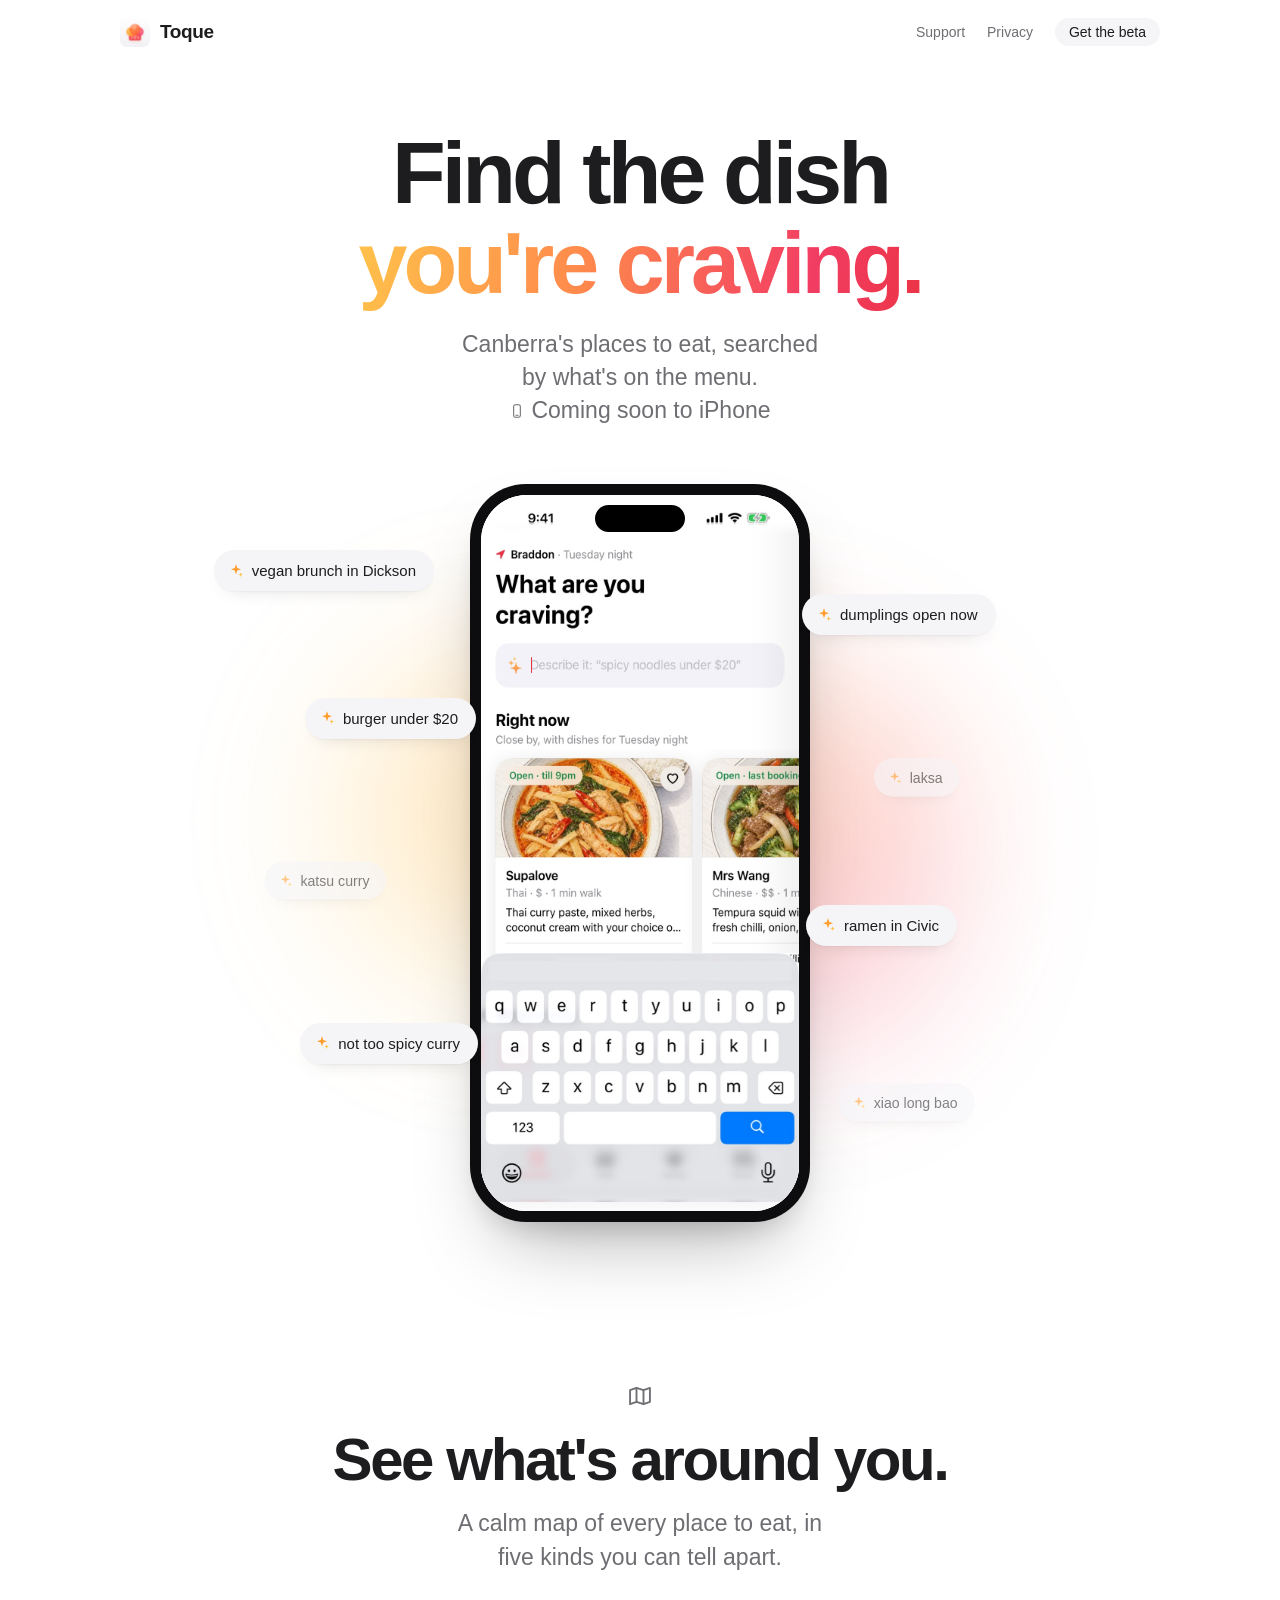
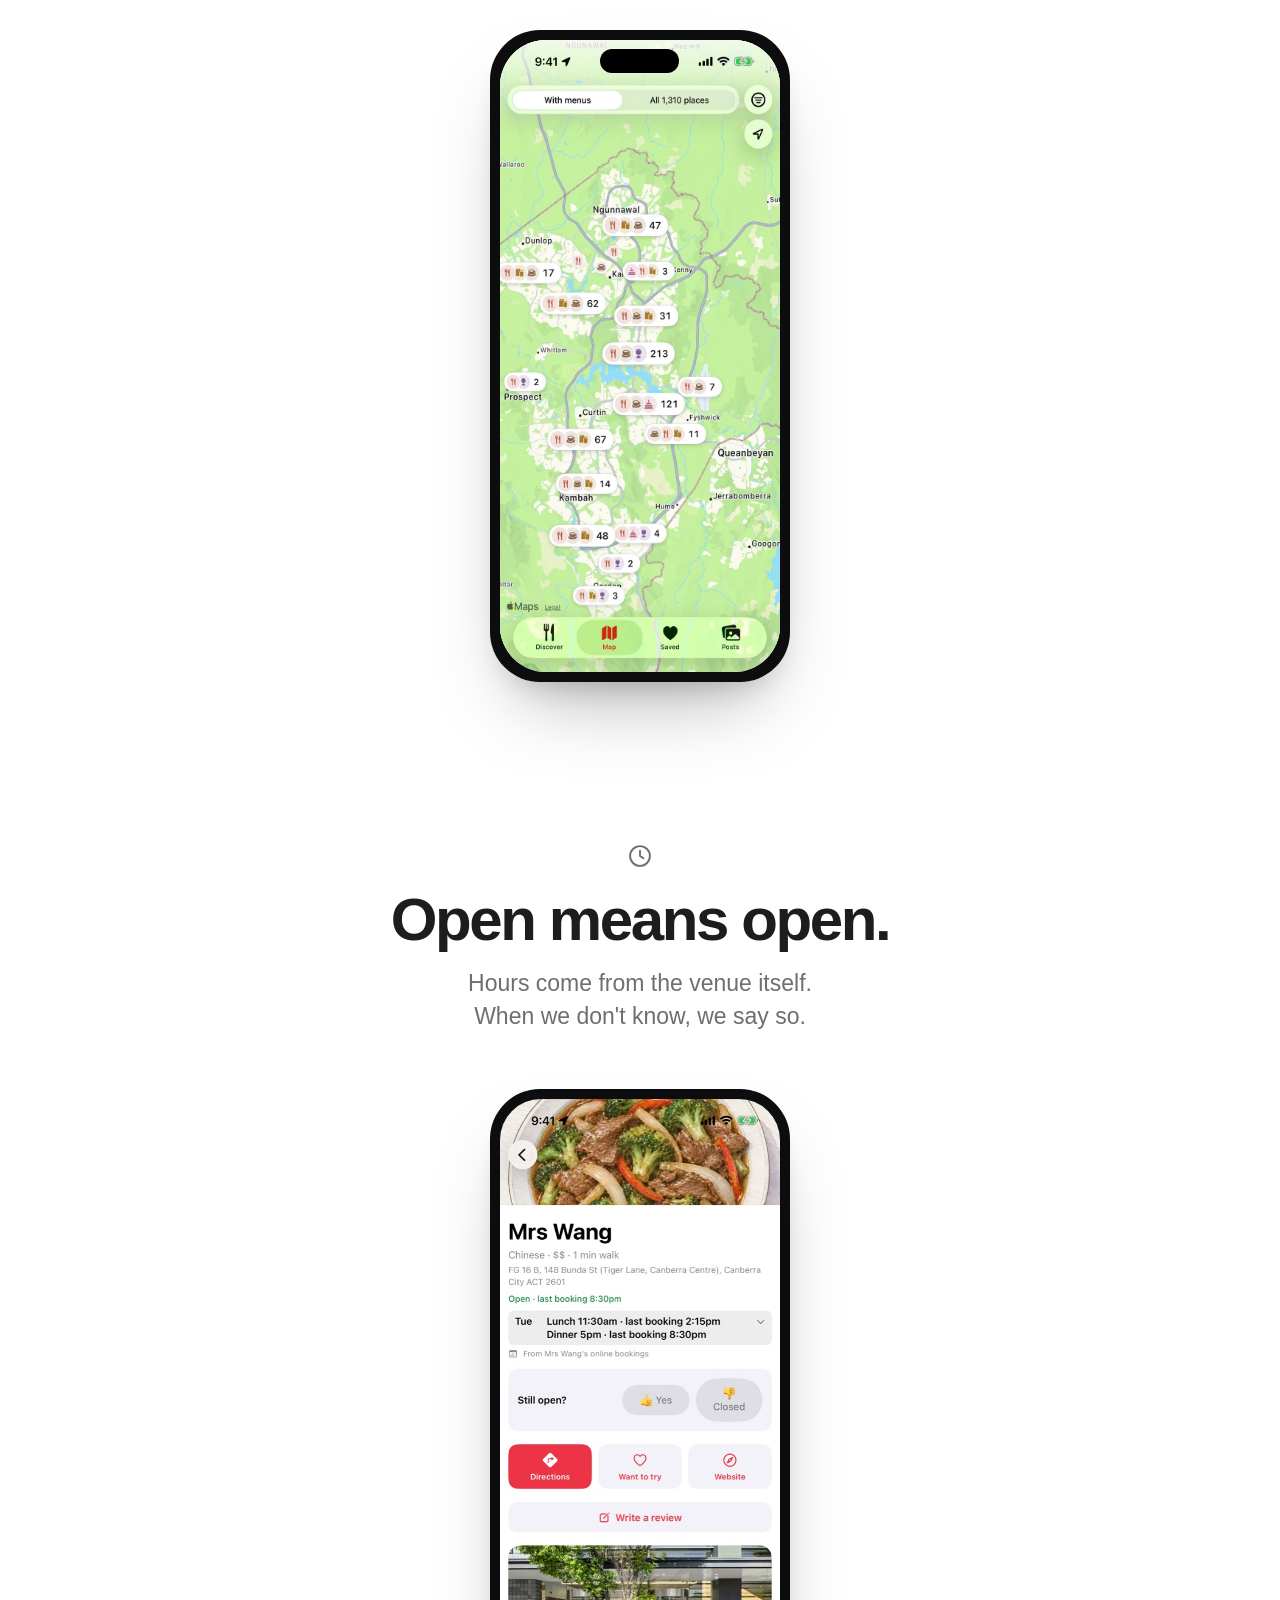
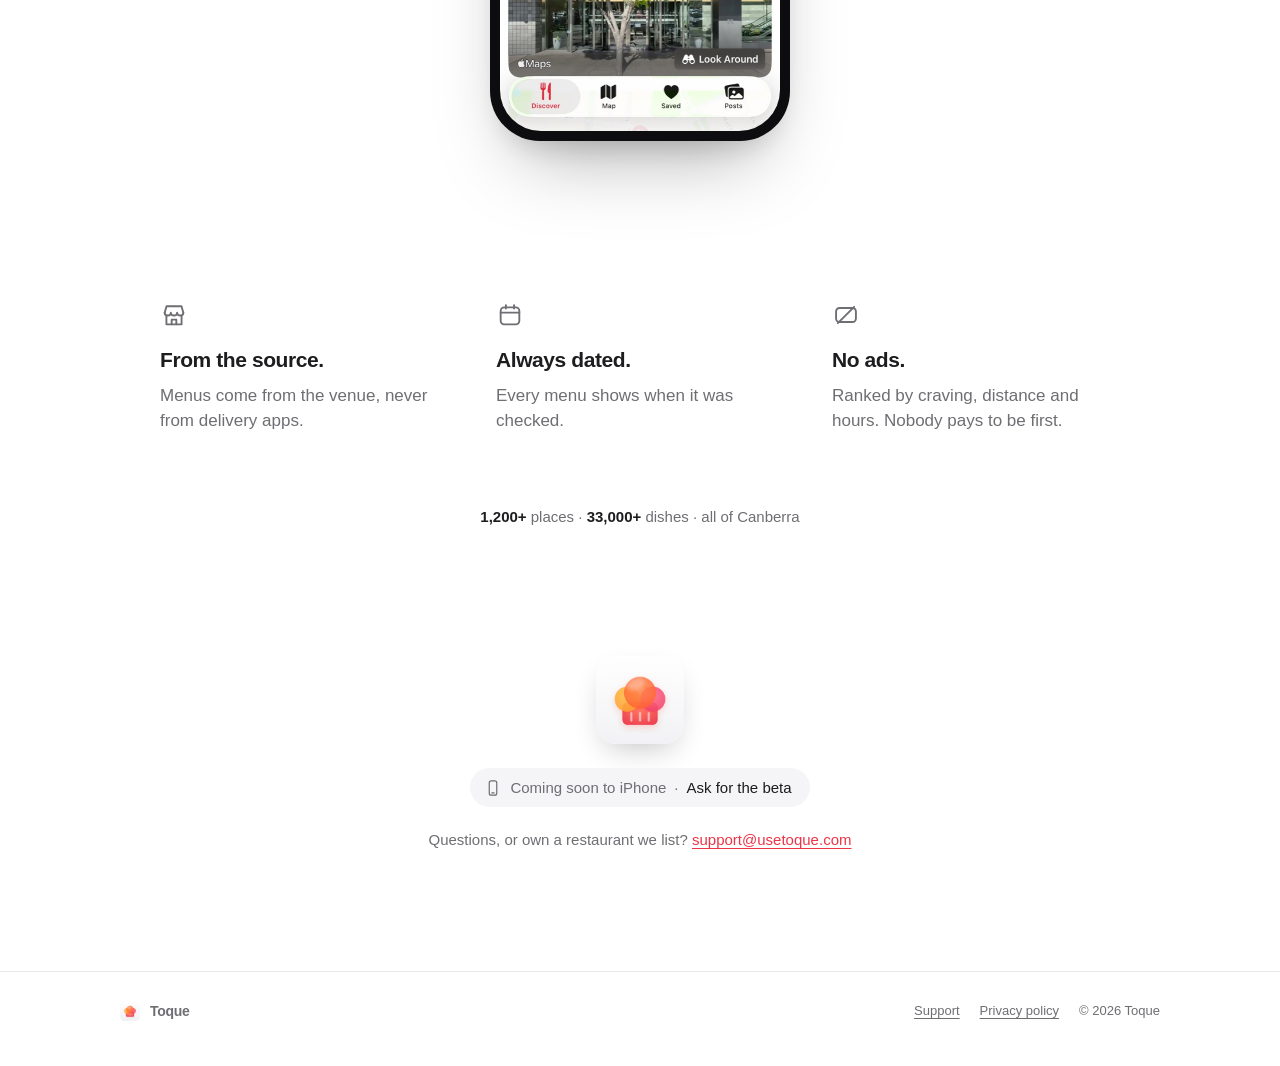
==== index.html @ fb023f2b "Replace the typing search bar with floating query bubbles The hero's typing bar repeated what the ph" ====
<!doctype html>
<html lang="en">
<head>
<meta charset="utf-8">
<meta name="viewport" content="width=device-width, initial-scale=1">
<title>Toque — find the dish you're craving in Canberra</title>
<meta name="description" content="Toque is an iPhone app that finds Canberra restaurants by the dish you describe, with real menus, prices and opening hours.">
<link rel="canonical" href="https://usetoque.com/">
<meta property="og:type" content="website">
<meta property="og:site_name" content="Toque">
<meta property="og:title" content="Toque — find the dish you're craving">
<meta property="og:description" content="Describe what you feel like eating. Toque finds the Canberra places that serve it, with the dish and its price.">
<meta property="og:url" content="https://usetoque.com/">
<meta property="og:image" content="https://usetoque.com/img/og.png">
<meta property="og:image:width" content="1200">
<meta property="og:image:height" content="630">
<meta property="og:image:alt" content="Toque: find the dish you're craving. Canberra's places to eat, searched by what's on the menu.">
<meta name="twitter:card" content="summary_large_image">
<meta name="twitter:title" content="Toque — find the dish you're craving">
<meta name="twitter:description" content="Describe what you feel like eating. Toque finds the Canberra places that serve it, with the dish and its price.">
<meta name="twitter:image" content="https://usetoque.com/img/og.png">
<link rel="icon" href="/favicon.png">
<link rel="apple-touch-icon" href="/apple-touch-icon.png">
<link rel="stylesheet" href="style.css?v=15">
</head>
<body class="home">
<header class="site"><div class="wrap">
  <a class="brand" href="/"><picture><source srcset="img/icon-dark.png" media="(prefers-color-scheme: dark)"><img src="img/icon-light.png" alt=""></picture>Toque</a>
  <nav class="site"><a href="/support.html">Support</a><a href="/privacy.html">Privacy</a><!-- TESTFLIGHT_URL --><a class="nav-beta" href="mailto:support@usetoque.com?subject=Toque%20beta&amp;body=Hi%2C%20I%27d%20like%20to%20try%20the%20Toque%20beta.%0A%0AThe%20email%20of%20my%20Apple%20ID%20(for%20TestFlight)%3A%20">Get the beta</a></nav>
</div></header>

<main>
<section class="intro">
  <h1>Find the dish<br><span class="grad">you're craving.</span></h1>
  <p class="sub">Canberra's places to eat, searched by what's on the menu.</p>
  <p class="soon-line"><svg class="ico sm" viewBox="0 0 24 24" aria-hidden="true"><rect x="7" y="2.5" width="10" height="19" rx="2.6"/><path d="M10.5 18.5h3"/></svg>Coming soon to iPhone</p>
</section>

<section class="stage">
  <div class="orbit">
  <div class="phone xl"><div class="demo" id="demo" role="img" aria-label="Typing something warm and comforting into Toque and getting curries, ramen, braised beef and congee from places nearby">
    <div class="d-home"><img src="img/demo/home.jpg" alt=""><div class="d-field"></div><span class="d-caret"></span></div>
    <div class="d-results"><img class="d-list" src="img/demo/results.jpg" alt=""><img class="d-back" src="img/demo/back.png" alt=""></div>
    <img class="d-kb" src="img/demo/kb.jpg" alt="">
    <img class="d-status" src="img/demo/status.jpg" alt="">
    <img class="d-tabbar" src="img/demo/tabbar.jpg" alt="">
    <span class="d-touch"></span>
    <span class="d-island"></span>
  </div></div>
  <!-- Things people type into Toque; bubbles.js swaps in more. Each one is checked against the app's search. -->
  <div class="bubbles" aria-hidden="true">
    <div class="bubble"><span>vegan brunch in Dickson</span></div>
    <div class="bubble"><span>dumplings open now</span></div>
    <div class="bubble"><span>burger under $20</span></div>
    <div class="bubble"><span>laksa</span></div>
    <div class="bubble"><span>katsu curry</span></div>
    <div class="bubble"><span>ramen in Civic</span></div>
    <div class="bubble"><span>not too spicy curry</span></div>
    <div class="bubble"><span>xiao long bao</span></div>
  </div>
  </div>
</section>

<section class="chapter">
  <svg class="ico" viewBox="0 0 24 24" aria-hidden="true"><path d="M9 5L3.5 7v12L9 17l6 2 5.5-2V5L15 7z"/><path d="M9 5v12M15 7v12"/></svg>
  <h2>See what's around you.</h2>
  <p>A calm map of every place to eat, in five kinds you can tell apart.</p>
  <div class="phone reveal"><div class="demo mdemo" id="mapdemo" role="img" aria-label="Zooming from all of Canberra into Braddon, then filtering the Toque map to bars open now and opening Volstead Repeal's card">
    <div class="m-zoom"><img src="img/map/z0.jpg" alt="" loading="lazy"><img src="img/map/z1.jpg" alt="" loading="lazy"><img src="img/map/z2.jpg" alt="" loading="lazy"><img src="img/map/z3.jpg" alt="" loading="lazy"></div>
    <img class="m-band m-top m-city" src="img/map/top-city.jpg" alt="" loading="lazy"><img class="m-band m-top m-street" src="img/map/top-street.jpg" alt="" loading="lazy">
    <img class="m-band m-bot m-city" src="img/map/bot-city.jpg" alt="" loading="lazy"><img class="m-band m-bot m-street" src="img/map/bot-street.jpg" alt="" loading="lazy">
    <img class="m-full m-f-street" src="img/map/street.jpg" alt="" loading="lazy">
    <img class="m-full m-f-filtered" src="img/map/filtered.jpg" alt="" loading="lazy">
    <img class="m-full m-f-city" src="img/map/city.jpg" alt="">
    <img class="m-patch m-locate" src="img/map/locate-off.jpg" alt="" loading="lazy">
    <img class="m-patch m-badge" src="img/map/badge.jpg" alt="" loading="lazy">
    <img class="m-patch m-pin" src="img/map/pin-sel.jpg" alt="" loading="lazy">
    <div class="m-panel"><img src="img/map/panel-off.jpg" alt="" loading="lazy"><img class="m-p-open" src="img/map/panel-open.jpg" alt="" loading="lazy"><img class="m-p-bars" src="img/map/panel-bars.jpg" alt="" loading="lazy"></div>
    <img class="m-card" src="img/map/card-crop.jpg" alt="" loading="lazy">
    <span class="d-touch"></span>
    <span class="d-island"></span>
  </div></div>
</section>

<section class="chapter">
  <svg class="ico" viewBox="0 0 24 24" aria-hidden="true"><circle cx="12" cy="12" r="8.5"/><path d="M12 7.5V12l3 2"/></svg>
  <h2>Open means open.</h2>
  <p>Hours come from the venue itself. When we don't know, we say so.</p>
  <div class="phone reveal"><img src="img/place.jpg" alt="Toque place page for Mrs Wang showing Open, last booking 8:30pm, from Mrs Wang's online bookings" loading="lazy"></div>
</section>

<section class="principles">
  <div><svg class="ico" viewBox="0 0 24 24" aria-hidden="true"><path d="M4 10l1.6-5.5h12.8L20 10"/><path d="M4 10c0 1.4 1.1 2.4 2.7 2.4S9.3 11.4 9.3 10c0 1.4 1.1 2.4 2.7 2.4s2.7-1 2.7-2.4c0 1.4 1.1 2.4 2.7 2.4S20 11.4 20 10"/><path d="M5.5 12.6V20h13v-7.4"/><path d="M10 20v-4h4v4"/></svg><h3>From the source.</h3><p>Menus come from the venue, never from delivery apps.</p></div>
  <div><svg class="ico" viewBox="0 0 24 24" aria-hidden="true"><rect x="4" y="5.5" width="16" height="14.5" rx="3"/><path d="M4 10h16M8.5 3.5v3M15.5 3.5v3"/></svg><h3>Always dated.</h3><p>Every menu shows when it was checked.</p></div>
  <div><svg class="ico" viewBox="0 0 24 24" aria-hidden="true"><rect x="3.5" y="6" width="17" height="12" rx="3"/><path d="M5 19L19 5"/></svg><h3>No ads.</h3><p>Ranked by craving, distance and hours. Nobody pays to be first.</p></div>
</section>

<section class="numbers">
  <p><b>1,200+</b> places · <b>33,000+</b> dishes · all of Canberra</p>
</section>

<section class="closing">
  <picture><source srcset="img/icon-dark.png" media="(prefers-color-scheme: dark)"><img src="img/icon-light.png" alt="Toque app icon"></picture>
  <!-- TESTFLIGHT_URL -->
  <a class="beta" href="mailto:support@usetoque.com?subject=Toque%20beta&amp;body=Hi%2C%20I%27d%20like%20to%20try%20the%20Toque%20beta.%0A%0AThe%20email%20of%20my%20Apple%20ID%20(for%20TestFlight)%3A%20"><svg class="ico sm" viewBox="0 0 24 24" aria-hidden="true"><rect x="7" y="2.5" width="10" height="19" rx="2.6"/><path d="M10.5 18.5h3"/></svg><span class="soon">Coming soon to iPhone</span><span class="sep" aria-hidden="true">·</span><span class="ask-beta">Ask for the beta</span></a>
  <p>Questions, or own a restaurant we list? <a href="mailto:support@usetoque.com">support@usetoque.com</a></p>
</section>
</main>

<footer class="site"><div class="wrap">
  <a class="brand" href="/"><picture><source srcset="img/icon-dark.png" media="(prefers-color-scheme: dark)"><img src="img/icon-light.png" alt=""></picture>Toque</a>
  <a href="/support.html">Support</a><a href="/privacy.html">Privacy policy</a><span>© 2026 Toque</span>
</div></footer>

<script src="demo.js" defer></script>
<script src="map.js" defer></script>
<script src="bubbles.js" defer></script>
</body>
</html>
---- style.css ----
:root {
  --bg: #ffffff;
  --surface: #f5f5f7;
  --text: #1d1d1f;
  --muted: #6e6e73;
  --line: #e8e8ed;
  --accent: #ec3446;
  --gold: #ffc24a;
  --orange: #ff8a4c;
  --pink: #f23d63;
  --open: #1f8a4c;
  --amber: #b46b00;
  --shadow: 0 40px 80px -30px rgba(0, 0, 0, 0.35), 0 16px 32px -16px rgba(0, 0, 0, 0.2);
  color-scheme: light dark;
}
@media (prefers-color-scheme: dark) {
  :root {
    --bg: #000000;
    --surface: #1c1c1e;
    --text: #f5f5f7;
    --muted: #a1a1a6;
    --line: #2c2c2e;
    --accent: #ff5a63;
    --open: #4cc27c;
    --amber: #f0a43a;
    --shadow: 0 40px 80px -30px rgba(0, 0, 0, 0.9), 0 0 0 1px rgba(255, 255, 255, 0.08);
  }
}

* { box-sizing: border-box; }
html { -webkit-text-size-adjust: 100%; }
body {
  margin: 0;
  background: var(--bg);
  color: var(--text);
  font: 17px/1.6 -apple-system, BlinkMacSystemFont, "SF Pro Text", "Helvetica Neue", Arial, sans-serif;
  -webkit-font-smoothing: antialiased;
  overflow-x: hidden;
}
a { color: var(--accent); text-decoration-thickness: 1px; text-underline-offset: 3px; }
img { display: block; max-width: 100%; }

.wrap { max-width: 1080px; margin: 0 auto; padding: 0 20px; }
.narrow { max-width: 720px; }

/* Header */
header.site { position: relative; z-index: 2; }
header.site .wrap {
  display: flex; align-items: center; justify-content: space-between; gap: 16px; min-height: 64px;
}
.brand {
  display: inline-flex; align-items: center; gap: 10px;
  color: var(--text); text-decoration: none; font-weight: 600; font-size: 19px; letter-spacing: -0.02em;
}
.brand img { width: 30px; height: 30px; border-radius: 22.5%; }
nav.site a { color: var(--muted); text-decoration: none; margin-left: 22px; font-size: 14px; }
nav.site a:hover, nav.site a[aria-current="page"] { color: var(--text); }
/* The beta request lives in the header until there is a TestFlight link */
nav.site a.nav-beta { color: var(--text); background: var(--surface); padding: 6px 14px; border-radius: 999px; font-weight: 500; white-space: nowrap; transition: background .15s; }
nav.site a.nav-beta:hover { background: var(--line); }
.soon-line { display: flex; align-items: center; justify-content: center; gap: 6px; margin: 14px 0 0; font-size: 15px; color: var(--muted); }
.soon-line .ico.sm { width: 16px; height: 16px; color: var(--muted); margin: 0; }

/* Home */
.home section { text-align: center; padding: 0 20px; }
.home h1 {
  font-size: clamp(44px, 8vw, 88px); line-height: 1.02; letter-spacing: -0.045em; font-weight: 700;
  margin: 0 0 20px;
}
.home h1 .grad {
  background: linear-gradient(100deg, var(--gold), var(--orange) 40%, var(--pink) 80%, var(--accent));
  -webkit-background-clip: text; background-clip: text; color: transparent;
}
.home h2 {
  font-size: clamp(34px, 5.5vw, 60px); line-height: 1.05; letter-spacing: -0.04em; font-weight: 700;
  margin: 0 0 16px;
}
.home section > p { font-size: clamp(19px, 2.2vw, 23px); line-height: 1.45; color: var(--muted); margin: 0 auto; max-width: 30ch; }

.intro { padding-top: 64px !important; }
@keyframes blink { 50% { opacity: 0; } }

/* Query bubbles: things people type into Toque, floating beside the phone. bubbles.js swaps in more queries.
   Outer .bubble is placed and bobs; the inner span is the pill and springs in. Slots are measured from the phone. */
.orbit { position: relative; width: max-content; margin: 0 auto; }
.bubbles { position: absolute; inset: 0; pointer-events: none; }
.bubble {
  position: absolute; top: var(--y); opacity: var(--a, 1); scale: var(--s, 1);
  animation: bob var(--d, 7s) ease-in-out calc(var(--d, 7s) * -.37 * var(--i)) infinite alternate;
}
.bubble:nth-child(odd) { right: calc(100% - var(--o)); transform-origin: 100% 50%; }
.bubble:nth-child(even) { left: calc(100% - var(--o)); transform-origin: 0 50%; }
.bubble > span {
  display: flex; align-items: center; gap: 8px; padding: 10px 18px 10px 14px; border-radius: 999px;
  background: var(--surface); color: var(--text); font-size: 15px; font-weight: 500; line-height: 1.4; white-space: nowrap;
  box-shadow: 0 1px 2px rgba(0, 0, 0, .04), 0 8px 20px -12px rgba(0, 0, 0, .18);
  animation: pop .9s cubic-bezier(.34, 1.36, .54, 1) calc(.55s + var(--i) * .12s) both;
}
.bubble:nth-child(odd) > span { transform-origin: 100% 50%; }
.bubble:nth-child(even) > span { transform-origin: 0 50%; }
.bubble > span::before {
  content: ""; flex: none; width: 16px; height: 16px;
  background: url("data:image/svg+xml,%3Csvg xmlns='http://www.w3.org/2000/svg' viewBox='0 0 24 24'%3E%3Cpath fill='%23ff9e2c' d='M12 2l1.9 5.6L19.5 9.5l-5.6 1.9L12 17l-1.9-5.6L4.5 9.5l5.6-1.9z'/%3E%3Cpath fill='%23ffc24a' d='M19 14l.9 2.6 2.6.9-2.6.9L19 21l-.9-2.6-2.6-.9 2.6-.9z'/%3E%3C/svg%3E") center / contain no-repeat;
}
@media (prefers-color-scheme: dark) {
  .bubble > span { box-shadow: inset 0 0 0 1px rgba(255, 255, 255, .06); }
}
/* Left column odd, right column even; --o is how far a bubble overlaps the phone (negative: a gap). Far ones are fainter. */
.bubble:nth-child(1) { --i: 0; --y: 9%;  --o: -36px; --d: 7.4s; }
.bubble:nth-child(2) { --i: 1; --y: 15%; --o: 8px;   --d: 6.6s; }
.bubble:nth-child(3) { --i: 2; --y: 29%; --o: 6px;   --d: 8s; }
.bubble:nth-child(4) { --i: 3; --y: 37%; --o: -64px; --d: 7s;   --a: .55; --s: .94; }
.bubble:nth-child(5) { --i: 4; --y: 51%; --o: -84px; --d: 7.8s; --a: .55; --s: .94; }
.bubble:nth-child(6) { --i: 5; --y: 57%; --o: 4px;   --d: 6.8s; }
.bubble:nth-child(7) { --i: 6; --y: 73%; --o: 8px;   --d: 7.2s; }
.bubble:nth-child(8) { --i: 7; --y: 81%; --o: -28px; --d: 8.4s; --a: .55; --s: .94; }
@keyframes pop { from { opacity: 0; transform: translateY(10px) scale(.84); } to { opacity: 1; transform: none; } }
@keyframes bob { from { transform: translate(-2px, -5px); } to { transform: translate(2px, 5px); } }
.stage.still .bubble, .stage.still .bubble > span { animation-play-state: paused; }

/* Narrower desktops: the five near bubbles only, all touching the phone. */
@media (max-width: 1040px) {
  .bubble:nth-child(4), .bubble:nth-child(5), .bubble:nth-child(8) { display: none; }
  .bubble:nth-child(1) { --o: 6px; }
  .bubble > span { font-size: 14px; padding: 9px 16px 9px 12px; }
}
/* Phones and small tablets: three bubbles in a zigzag above the phone, the last one over its top corner (the status bar). */
@media (max-width: 860px) {
  .home .stage { padding-top: 172px !important; }
  .bubble:nth-child(n+4) { display: none; }
  .bubble:nth-child(1) { --y: -132px; left: -14px; right: auto; }
  .bubble:nth-child(2) { --y: -84px; right: -14px; left: auto; }
  .bubble:nth-child(3) { --y: -34px; left: 6px; right: auto; }
  .bubble > span { font-size: 14px; padding: 8px 15px 8px 11px; gap: 7px; }
  .bubble > span::before { width: 15px; height: 15px; }
}
@media (prefers-reduced-motion: reduce) {
  .bubble, .bubble > span { animation: none !important; }
}

/* Quiet pill: one element for "coming soon" and the beta request (mailto until there is a TestFlight link) */
.beta {
  display: flex; width: fit-content; margin: 18px auto 0; align-items: center; gap: 8px; padding: 9px 18px 9px 14px; border-radius: 999px;
  background: var(--surface); color: var(--text); font-size: 15px; line-height: 1.4; text-decoration: none; transition: background .15s;
}
.beta:hover { background: var(--line); }
.beta:focus-visible { outline: 2px solid var(--accent); outline-offset: 2px; }
.beta .ico { margin: 0; }
.beta .soon { color: var(--muted); }
.beta .sep { color: var(--muted); }
.beta .ask-beta { font-weight: 500; }
.beta .ico.sm { width: 18px; height: 18px; color: var(--muted); }

/* Icons: SF Symbols style, outline, inherit colour */
.ico { display: block; width: 28px; height: 28px; fill: none; stroke: currentColor; stroke-width: 1.6; stroke-linecap: round; stroke-linejoin: round; color: var(--muted); }
.chapter > .ico { margin: 0 auto 18px; }
.principles .ico { margin: 0 0 14px; }

.phone {
  position: relative; margin: 0 auto; width: 300px; aspect-ratio: 1320 / 2868;
  border-radius: 50px; padding: 10px; background: #0d0d0f;
  box-shadow: var(--shadow);
}
.phone img, .phone video { display: block; width: 100%; height: 100%; object-fit: cover; border-radius: 41px; background: #fff; }
.phone.xl { width: 340px; border-radius: 56px; padding: 11px; }
.phone.xl img, .phone.xl video { border-radius: 46px; }

.stage { position: relative; padding-top: 56px !important; overflow-x: clip; }
.stage .phone { animation: rise 1s .15s cubic-bezier(.2,.8,.2,1) both; }
@keyframes rise { from { transform: translateY(48px); } to { transform: none; } }
.stage::before {
  content: ""; position: absolute; left: 50%; top: 18%; width: min(760px, 120vw); height: 70%;
  transform: translateX(-50%); z-index: -1; filter: blur(60px); opacity: .35;
  background:
    radial-gradient(closest-side at 30% 45%, var(--gold), transparent),
    radial-gradient(closest-side at 55% 40%, var(--orange), transparent),
    radial-gradient(closest-side at 72% 55%, var(--pink), transparent);
}
@media (prefers-color-scheme: dark) { .stage::before { opacity: .22; } }

.chapter { padding-top: 160px !important; }
.chapter .phone { margin-top: 56px; }

.principles {
  display: grid; grid-template-columns: repeat(3, 1fr); gap: 48px;
  max-width: 1000px; margin: 0 auto; padding-top: 160px !important; text-align: left !important;
}
.principles h3 { font-size: 21px; letter-spacing: -0.02em; margin: 0 0 6px; }
.principles p { margin: 0; color: var(--muted); font-size: 17px; line-height: 1.5; }

.numbers { padding-top: 72px !important; }
.numbers p { max-width: none !important; font-size: 15px !important; line-height: 1.5 !important; }
.numbers b { color: var(--text); font-weight: 600; }

.closing { padding: 128px 20px 120px !important; }
.closing img { width: 88px; height: 88px; border-radius: 22.5%; margin: 0 auto 6px; box-shadow: 0 12px 30px -10px rgba(0,0,0,.25); }
.closing .beta { margin-top: 24px; }
.closing p { font-size: 15px !important; max-width: none !important; margin-top: 22px !important; }

@supports (animation-timeline: view()) {
  .reveal { animation: reveal linear both; animation-timeline: view(); animation-range: entry 0% cover 40%; }
  @keyframes reveal { from { opacity: 0; transform: translateY(80px) scale(.92); } to { opacity: 1; transform: none; } }
}

@media (max-width: 760px) {
  .intro { padding-top: 56px !important; }
  .phone { width: 260px; border-radius: 44px; padding: 9px; }
  .phone img, .phone video { border-radius: 36px; }
  .phone.xl { width: 280px; border-radius: 47px; padding: 9px; }
  .phone.xl img, .phone.xl video { border-radius: 39px; }
  .stage { padding-top: 48px !important; }
  .chapter { padding-top: 112px !important; }
  .chapter .phone { margin-top: 40px; }
  .principles { grid-template-columns: 1fr; gap: 28px; padding-top: 112px !important; max-width: 420px; }
  .numbers { padding-top: 56px !important; }
  .closing { padding: 112px 20px 88px !important; }
}
@media (prefers-reduced-motion: reduce) {
  .reveal, .stage .phone { animation: none !important; }
}

/* Text pages */
.lede { font-size: 20px; line-height: 1.5; color: var(--muted); margin: 0 0 28px; max-width: 34ch; }
main.page { padding: 32px 0 72px; }
main.page h1 { font-size: clamp(34px, 6vw, 48px); line-height: 1.1; letter-spacing: -0.03em; margin: 0 0 12px; }
main.page h2 { font-size: 22px; letter-spacing: -0.01em; margin: 40px 0 8px; }
main.page h3 { font-size: 18px; margin: 0 0 4px; }
main.page p, main.page ul { margin: 0 0 14px; }
main.page ul { padding-left: 22px; }
main.page li { margin-bottom: 6px; }
.meta { color: var(--muted); font-size: 15px; }
.card { background: var(--surface); border-radius: 18px; padding: 20px 22px; margin: 14px 0; }

footer.site { border-top: 1px solid var(--line); padding: 28px 0 44px; color: var(--muted); font-size: 13px; }
footer.site .wrap { display: flex; flex-wrap: wrap; gap: 8px 20px; align-items: center; }
footer.site a { color: var(--muted); }
footer.site .brand { font-size: 14px; margin-right: auto; }
footer.site .brand img { width: 20px; height: 20px; }
@media (max-width: 420px) {
  nav.site a { margin-left: 14px; }
  .beta { font-size: 14px; gap: 6px; padding: 9px 14px 9px 12px; }
}

/* Search demo: real app screenshots, animated in the page */
.phone .demo { position: relative; width: 100%; height: 100%; overflow: hidden; border-radius: 46px; background: #fff; isolation: isolate; }
.phone .demo img { position: absolute; left: 0; top: 0; width: 100%; height: auto; border-radius: 0; object-fit: fill; background: none; }
.d-home, .d-results { position: absolute; inset: 0; will-change: transform; }
.phone .demo .d-home > img { height: 100%; }
.d-results { transform: translateX(100%); background: #fff; box-shadow: -12px 0 40px rgba(0, 0, 0, .08); }
.d-list { will-change: transform; }
.d-field { position: absolute; left: 13.636%; top: 20.397%; width: 81.818%; height: 6.625%; background: url(img/demo/field.jpg) 0 0 / 100% 3000% no-repeat; opacity: 0; }
.d-caret { position: absolute; left: 15.6%; top: 22.55%; width: .55%; height: 2.35%; border-radius: 2px; background: #ec3446; opacity: 0; animation: blink 1s steps(1) infinite; }
.phone .demo .d-back { left: 2.273%; top: 5.404%; width: 14.545%; }
.phone .demo .d-kb { top: 63.947%; z-index: 4; transform: translateY(100%); will-change: transform; }
.phone .demo .d-status { z-index: 3; -webkit-mask-image: linear-gradient(#000 65%, transparent); mask-image: linear-gradient(#000 65%, transparent); }
.phone .demo .d-tabbar { top: auto; bottom: 0; z-index: 3; -webkit-mask-image: linear-gradient(transparent, #000 35%); mask-image: linear-gradient(transparent, #000 35%); }
.d-touch { position: absolute; z-index: 5; width: 11%; aspect-ratio: 1; border-radius: 50%; background: rgba(120, 120, 128, .32); border: 2px solid rgba(255, 255, 255, .7); opacity: 0; pointer-events: none; }
.d-island { position: absolute; z-index: 6; left: 35.83%; top: 1.5%; width: 28.26%; height: 3.73%; border-radius: 999px; background: #000; }
@media (max-width: 760px) {
  .phone .demo { border-radius: 39px; }
}

/* Map demo: bare map captures zoomed by the page, with the app's bars, panel and card laid over them */
.phone .mdemo img { position: absolute; }
.phone .mdemo .m-zoom { position: absolute; inset: 0; transform: translate(-.0758%, -2.266%); }
.phone .mdemo .m-zoom img { height: 100%; transform-origin: 50% 51.395%; will-change: transform, opacity; opacity: 0;
  -webkit-mask-image: linear-gradient(90deg, transparent, #000 5%, #000 95%, transparent), linear-gradient(transparent, #000 4%, #000 96%, transparent);
  -webkit-mask-composite: source-in; mask-image: linear-gradient(90deg, transparent, #000 5%, #000 95%, transparent), linear-gradient(transparent, #000 4%, #000 96%, transparent);
  mask-composite: intersect; }
.phone .mdemo .m-zoom img:first-child { opacity: 1; -webkit-mask-image: none; mask-image: none; }
.phone .mdemo .m-top { top: 0; -webkit-mask: url(img/map/mask-top.svg) 0 0 / 100% 100%; mask: url(img/map/mask-top.svg) 0 0 / 100% 100%; }
.phone .mdemo .m-bot { top: 87.169%; -webkit-mask: url(img/map/mask-bot.svg) 0 0 / 100% 100%; mask: url(img/map/mask-bot.svg) 0 0 / 100% 100%; }
.phone .mdemo .m-street { opacity: 0; }
.phone .mdemo .m-full { height: 100%; opacity: 0; }
.phone .mdemo .m-f-city { opacity: 1; }
.phone .mdemo .m-patch { opacity: 0; }
.phone .mdemo .m-locate { left: 86.364%; top: 11.855%; width: 12.121%; }
.phone .mdemo .m-badge { left: 86.667%; top: 6.904%; width: 11.364%; border-radius: 50%; }
.phone .mdemo .m-pin { left: 17.424%; top: 37.657%; width: 21.97%; border-radius: 18%; }
.m-panel { position: absolute; left: 9.091%; top: 12.971%; width: 81.818%; height: 18.131%; border-radius: 7.2% / 15%; overflow: hidden; opacity: 0; transform-origin: 50% 0; box-shadow: 0 10px 30px rgba(0, 0, 0, .08); }
.phone .mdemo .m-panel img { width: 100%; height: 100%; }
.phone .mdemo .m-panel img:not(:first-child) { opacity: 0; }
.phone .mdemo .m-card { left: 2.727%; top: 74.93%; width: 94.545%; border-radius: 6.25% / 17.5%; transform: translateY(175%); box-shadow: 0 10px 30px rgba(0, 0, 0, .1); }
.mdemo .d-touch, .mdemo .d-island { z-index: 6; }

/* Phones: the header keeps the brand and the beta button; Support and Privacy stay in the footer */
@media (max-width: 480px) {
  nav.site a:not(.nav-beta) { display: none; }
}
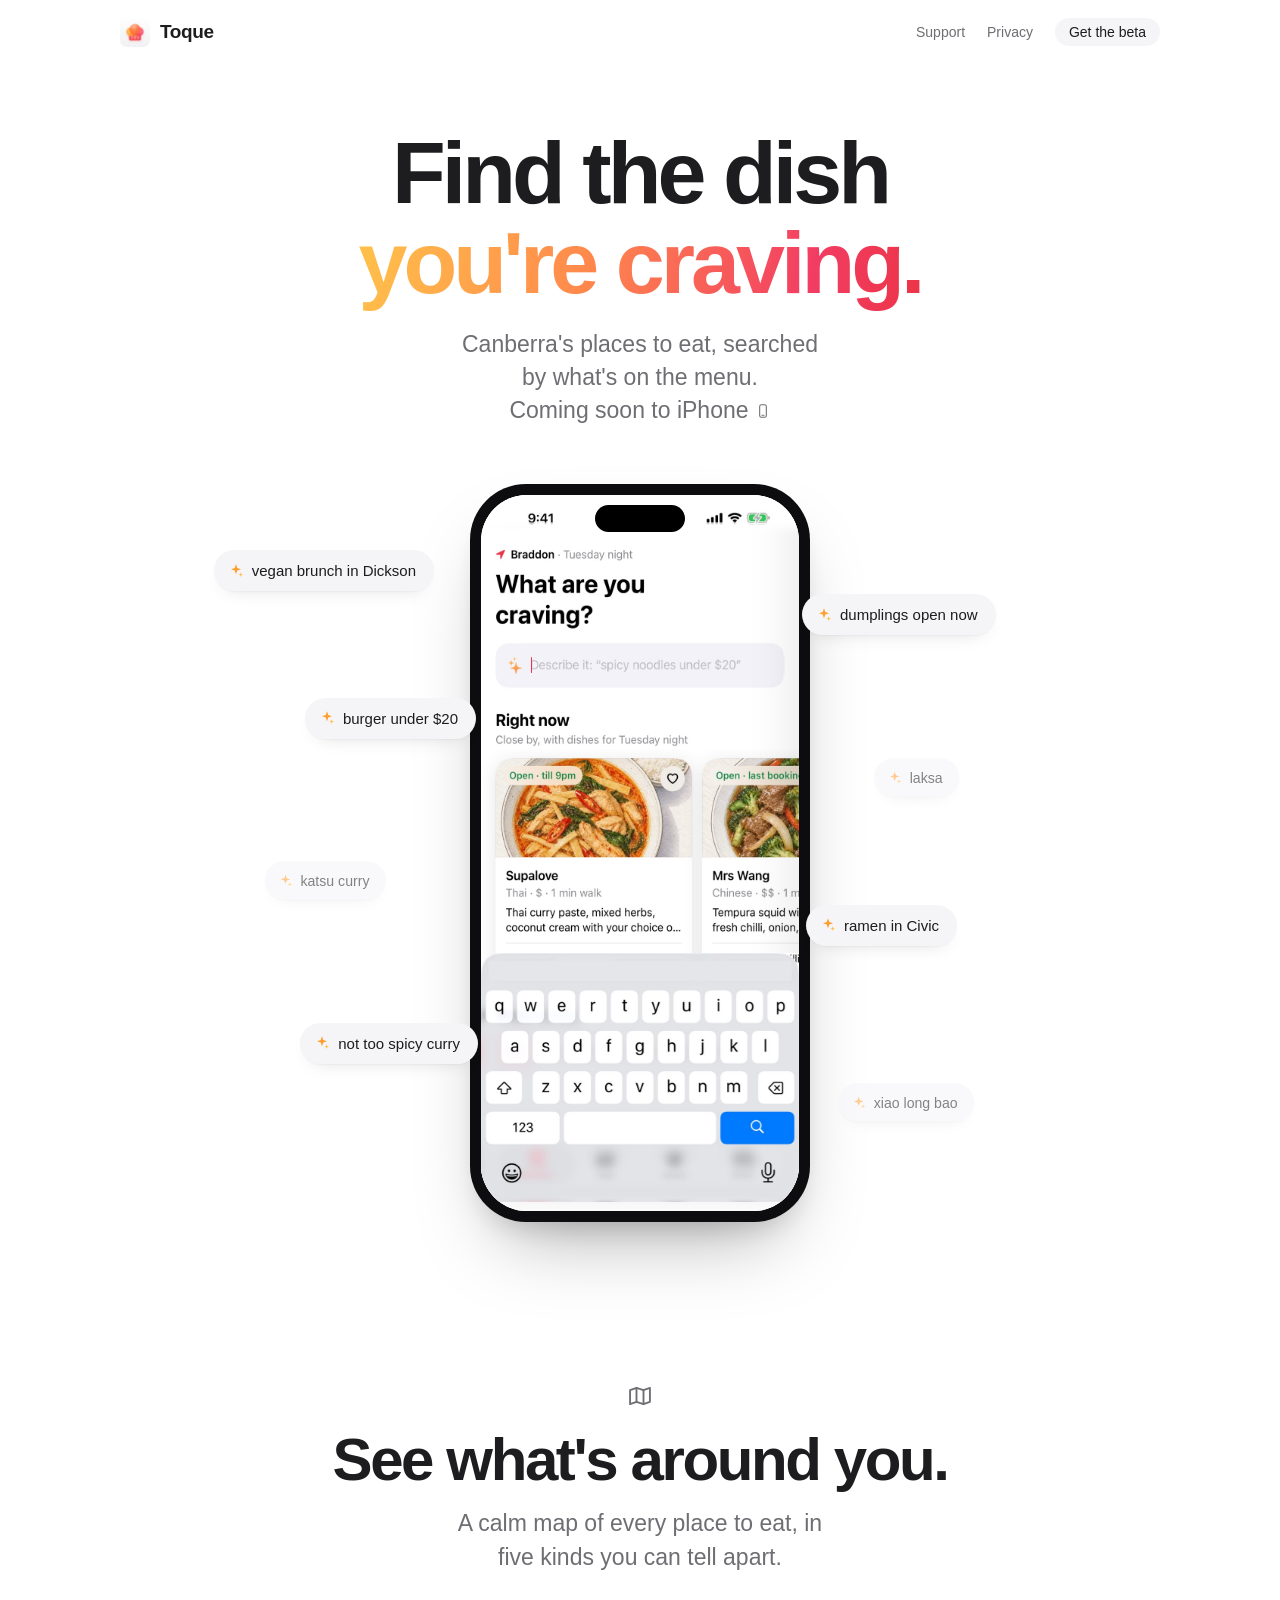
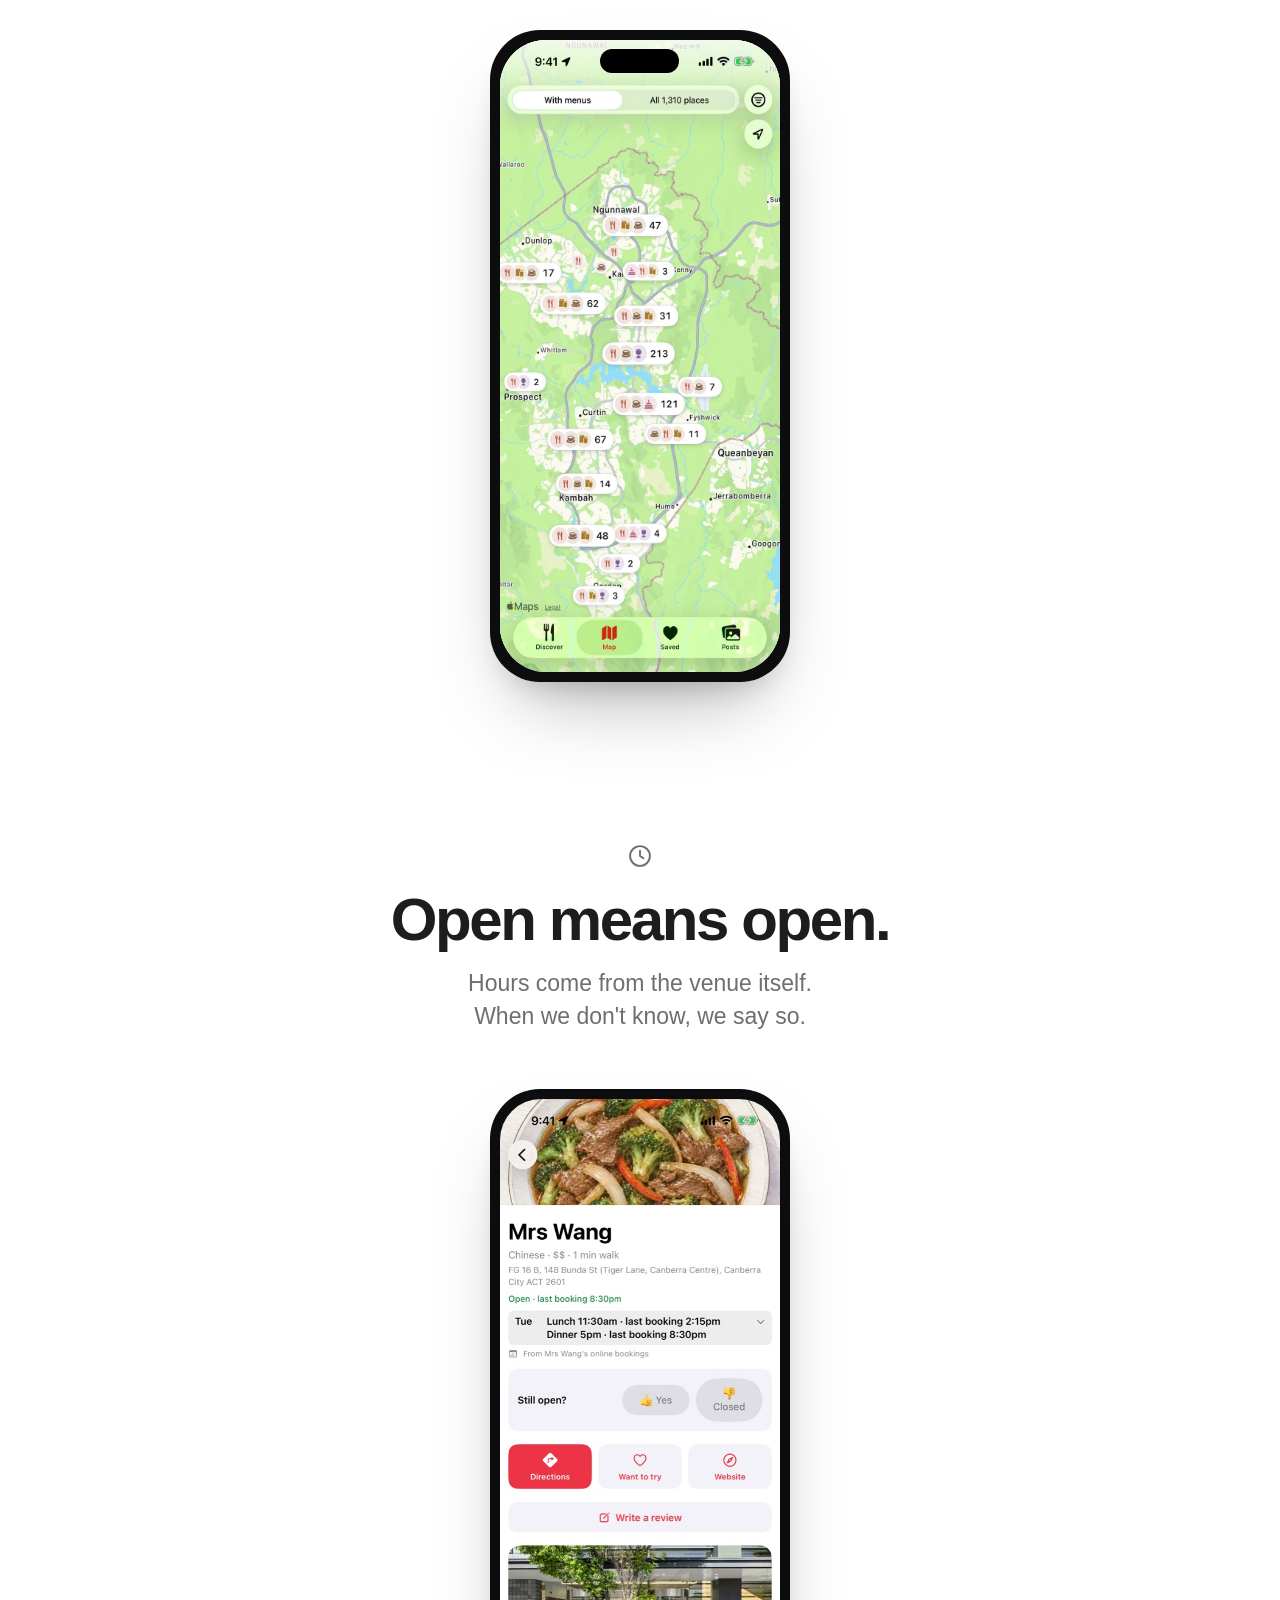
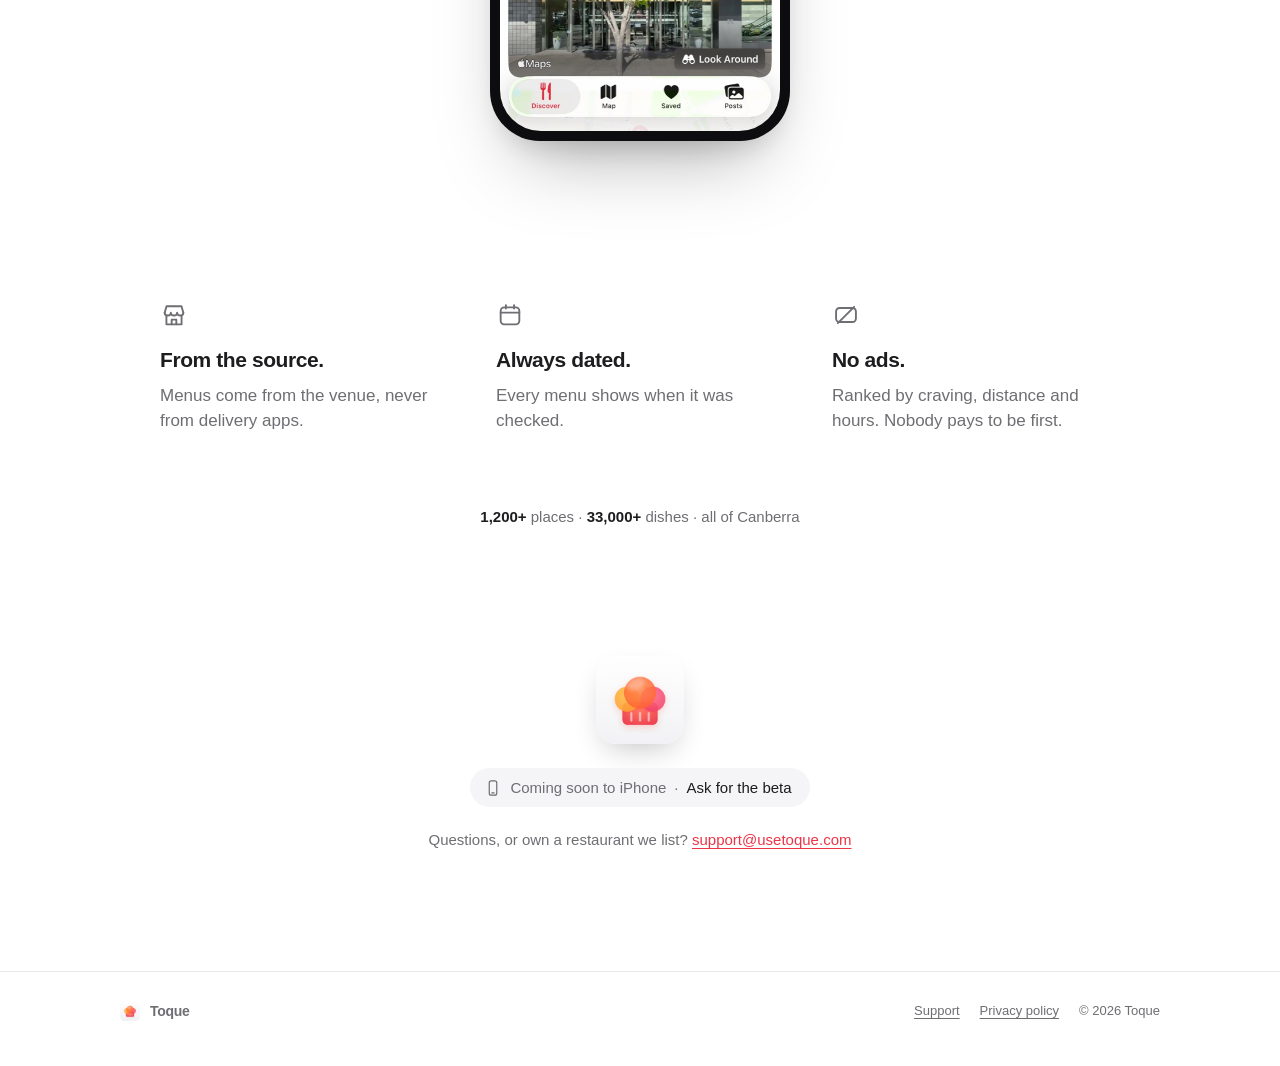
==== commit 19efb6e1: "Put the iPhone glyph after 'Coming soon to iPhone' Co-Authored-By: Claude Opus 5.5 <noreply@anthropi" ====
--- a/index.html
+++ b/index.html
@@ -33,7 +33,7 @@
 <section class="intro">
   <h1>Find the dish<br><span class="grad">you're craving.</span></h1>
   <p class="sub">Canberra's places to eat, searched by what's on the menu.</p>
-  <p class="soon-line"><svg class="ico sm" viewBox="0 0 24 24" aria-hidden="true"><rect x="7" y="2.5" width="10" height="19" rx="2.6"/><path d="M10.5 18.5h3"/></svg>Coming soon to iPhone</p>
+  <p class="soon-line">Coming soon to iPhone<svg class="ico sm" viewBox="0 0 24 24" aria-hidden="true"><rect x="7" y="2.5" width="10" height="19" rx="2.6"/><path d="M10.5 18.5h3"/></svg></p>
 </section>
 
 <section class="stage">
--- a/style.css
+++ b/style.css
@@ -168,15 +168,6 @@
 .stage { position: relative; padding-top: 56px !important; overflow-x: clip; }
 .stage .phone { animation: rise 1s .15s cubic-bezier(.2,.8,.2,1) both; }
 @keyframes rise { from { transform: translateY(48px); } to { transform: none; } }
-.stage::before {
-  content: ""; position: absolute; left: 50%; top: 18%; width: min(760px, 120vw); height: 70%;
-  transform: translateX(-50%); z-index: -1; filter: blur(60px); opacity: .35;
-  background:
-    radial-gradient(closest-side at 30% 45%, var(--gold), transparent),
-    radial-gradient(closest-side at 55% 40%, var(--orange), transparent),
-    radial-gradient(closest-side at 72% 55%, var(--pink), transparent);
-}
-@media (prefers-color-scheme: dark) { .stage::before { opacity: .22; } }
 
 .chapter { padding-top: 160px !important; }
 .chapter .phone { margin-top: 56px; }
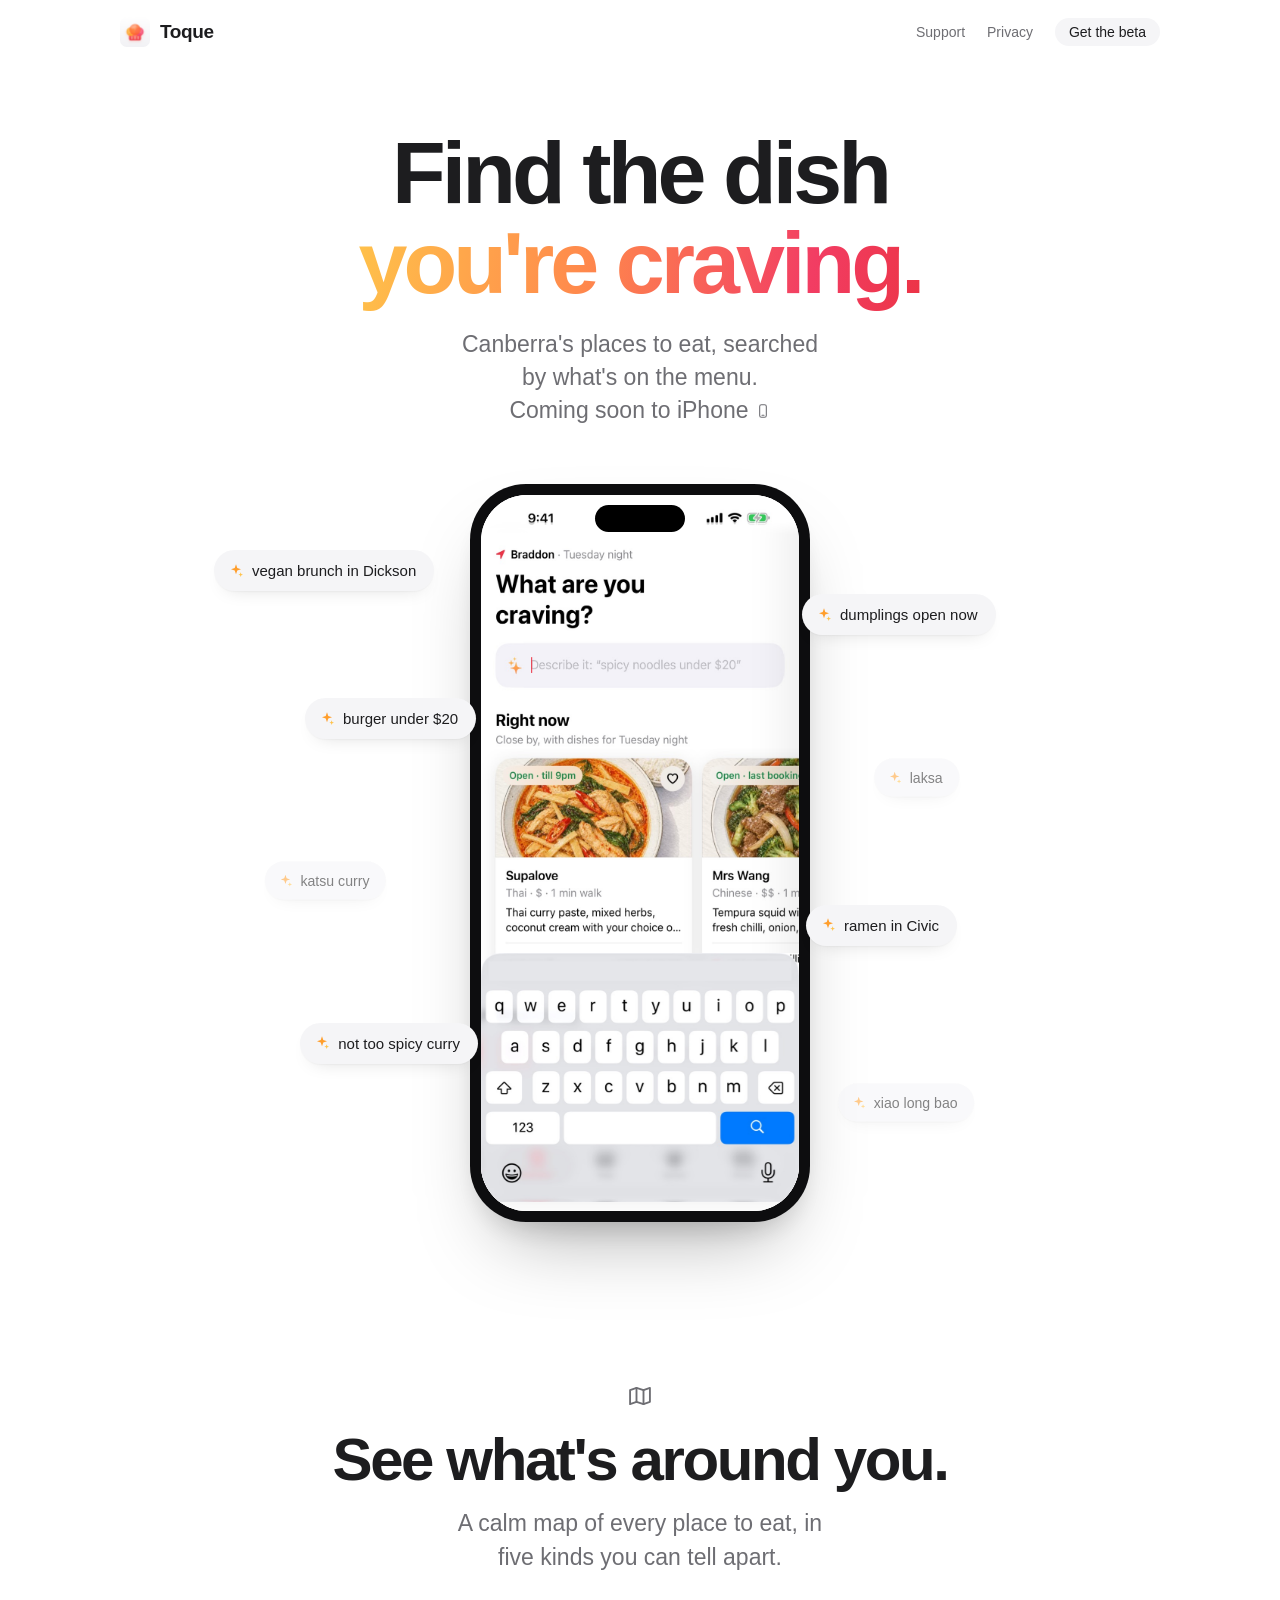
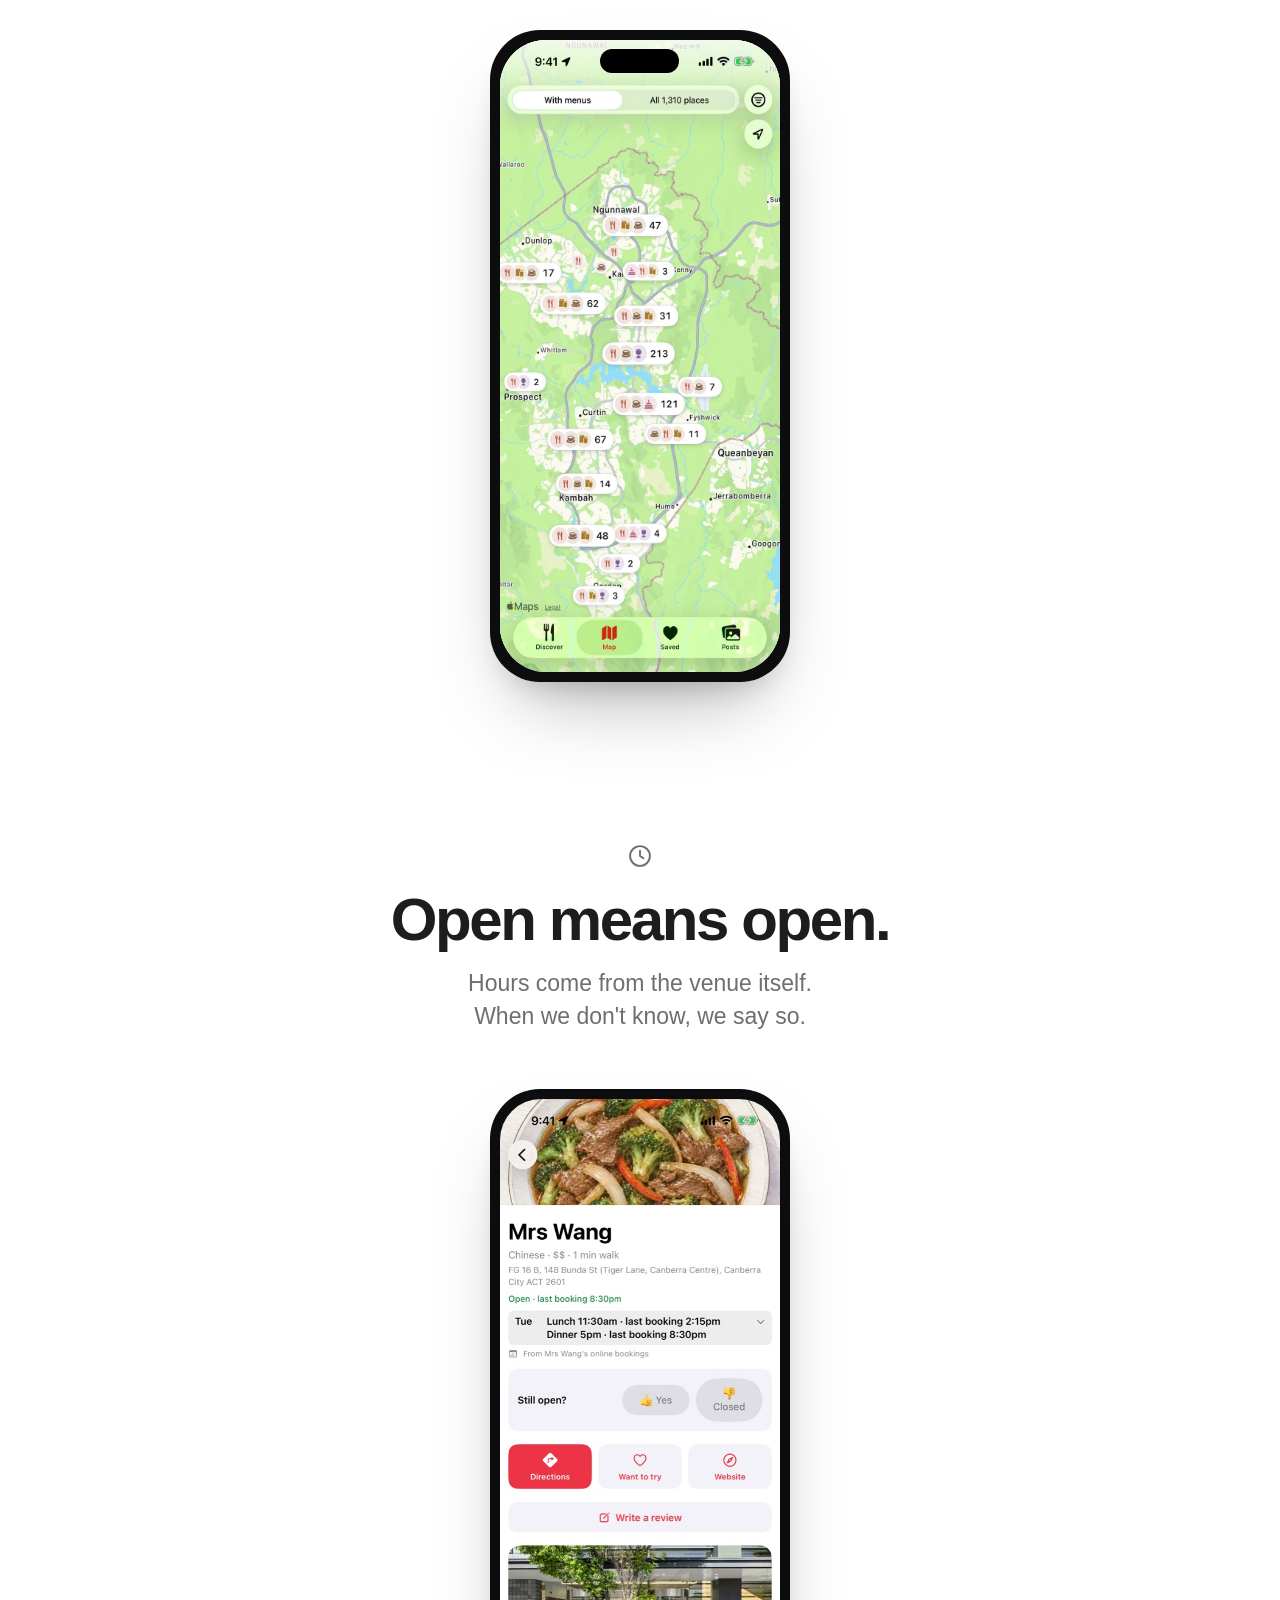
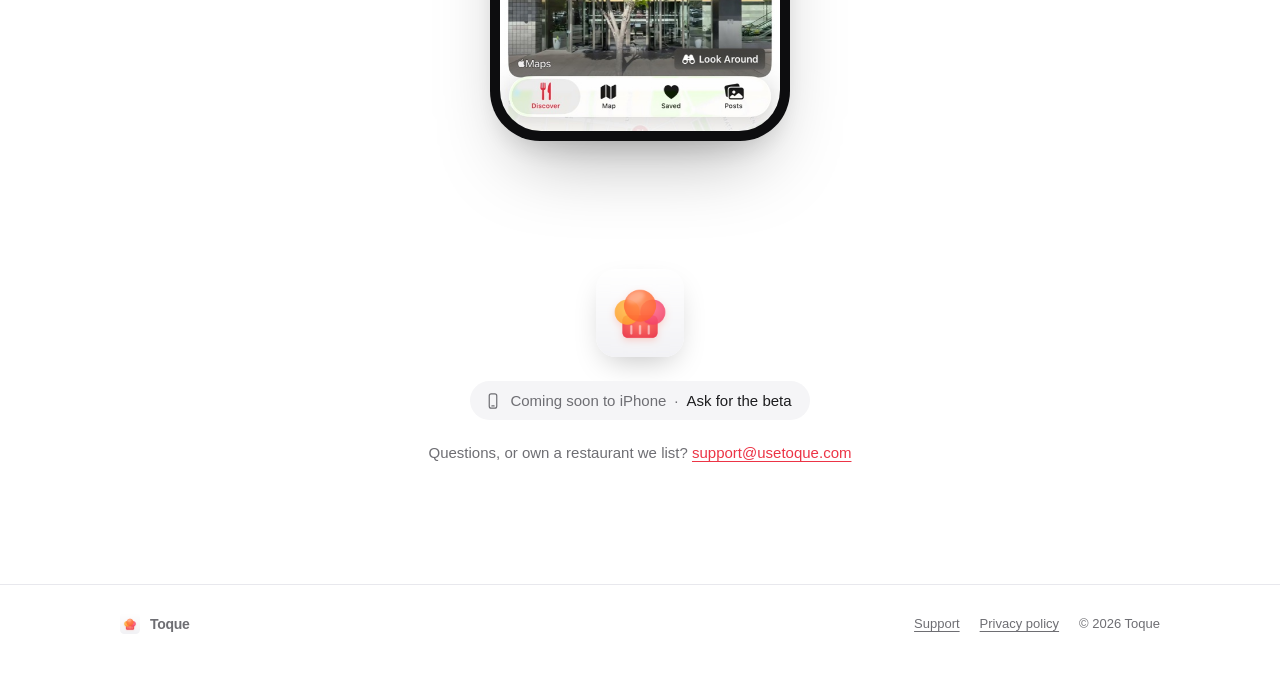
==== commit 4a721609: "Drop the three principles and the numbers line Co-Authored-By: Claude Opus 5.5 <noreply@anthropic.co" ====
--- a/index.html
+++ b/index.html
@@ -21,7 +21,7 @@
 <meta name="twitter:image" content="https://usetoque.com/img/og.png">
 <link rel="icon" href="/favicon.png">
 <link rel="apple-touch-icon" href="/apple-touch-icon.png">
-<link rel="stylesheet" href="style.css?v=15">
+<link rel="stylesheet" href="style.css?v=16">
 </head>
 <body class="home">
 <header class="site"><div class="wrap">
@@ -89,16 +89,6 @@
   <div class="phone reveal"><img src="img/place.jpg" alt="Toque place page for Mrs Wang showing Open, last booking 8:30pm, from Mrs Wang's online bookings" loading="lazy"></div>
 </section>
 
-<section class="principles">
-  <div><svg class="ico" viewBox="0 0 24 24" aria-hidden="true"><path d="M4 10l1.6-5.5h12.8L20 10"/><path d="M4 10c0 1.4 1.1 2.4 2.7 2.4S9.3 11.4 9.3 10c0 1.4 1.1 2.4 2.7 2.4s2.7-1 2.7-2.4c0 1.4 1.1 2.4 2.7 2.4S20 11.4 20 10"/><path d="M5.5 12.6V20h13v-7.4"/><path d="M10 20v-4h4v4"/></svg><h3>From the source.</h3><p>Menus come from the venue, never from delivery apps.</p></div>
-  <div><svg class="ico" viewBox="0 0 24 24" aria-hidden="true"><rect x="4" y="5.5" width="16" height="14.5" rx="3"/><path d="M4 10h16M8.5 3.5v3M15.5 3.5v3"/></svg><h3>Always dated.</h3><p>Every menu shows when it was checked.</p></div>
-  <div><svg class="ico" viewBox="0 0 24 24" aria-hidden="true"><rect x="3.5" y="6" width="17" height="12" rx="3"/><path d="M5 19L19 5"/></svg><h3>No ads.</h3><p>Ranked by craving, distance and hours. Nobody pays to be first.</p></div>
-</section>
-
-<section class="numbers">
-  <p><b>1,200+</b> places · <b>33,000+</b> dishes · all of Canberra</p>
-</section>
-
 <section class="closing">
   <picture><source srcset="img/icon-dark.png" media="(prefers-color-scheme: dark)"><img src="img/icon-light.png" alt="Toque app icon"></picture>
   <!-- TESTFLIGHT_URL -->
--- a/style.css
+++ b/style.css
@@ -154,7 +154,6 @@
 /* Icons: SF Symbols style, outline, inherit colour */
 .ico { display: block; width: 28px; height: 28px; fill: none; stroke: currentColor; stroke-width: 1.6; stroke-linecap: round; stroke-linejoin: round; color: var(--muted); }
 .chapter > .ico { margin: 0 auto 18px; }
-.principles .ico { margin: 0 0 14px; }
 
 .phone {
   position: relative; margin: 0 auto; width: 300px; aspect-ratio: 1320 / 2868;
@@ -171,17 +170,6 @@
 
 .chapter { padding-top: 160px !important; }
 .chapter .phone { margin-top: 56px; }
-
-.principles {
-  display: grid; grid-template-columns: repeat(3, 1fr); gap: 48px;
-  max-width: 1000px; margin: 0 auto; padding-top: 160px !important; text-align: left !important;
-}
-.principles h3 { font-size: 21px; letter-spacing: -0.02em; margin: 0 0 6px; }
-.principles p { margin: 0; color: var(--muted); font-size: 17px; line-height: 1.5; }
-
-.numbers { padding-top: 72px !important; }
-.numbers p { max-width: none !important; font-size: 15px !important; line-height: 1.5 !important; }
-.numbers b { color: var(--text); font-weight: 600; }
 
 .closing { padding: 128px 20px 120px !important; }
 .closing img { width: 88px; height: 88px; border-radius: 22.5%; margin: 0 auto 6px; box-shadow: 0 12px 30px -10px rgba(0,0,0,.25); }
@@ -202,8 +190,6 @@
   .stage { padding-top: 48px !important; }
   .chapter { padding-top: 112px !important; }
   .chapter .phone { margin-top: 40px; }
-  .principles { grid-template-columns: 1fr; gap: 28px; padding-top: 112px !important; max-width: 420px; }
-  .numbers { padding-top: 56px !important; }
   .closing { padding: 112px 20px 88px !important; }
 }
 @media (prefers-reduced-motion: reduce) {
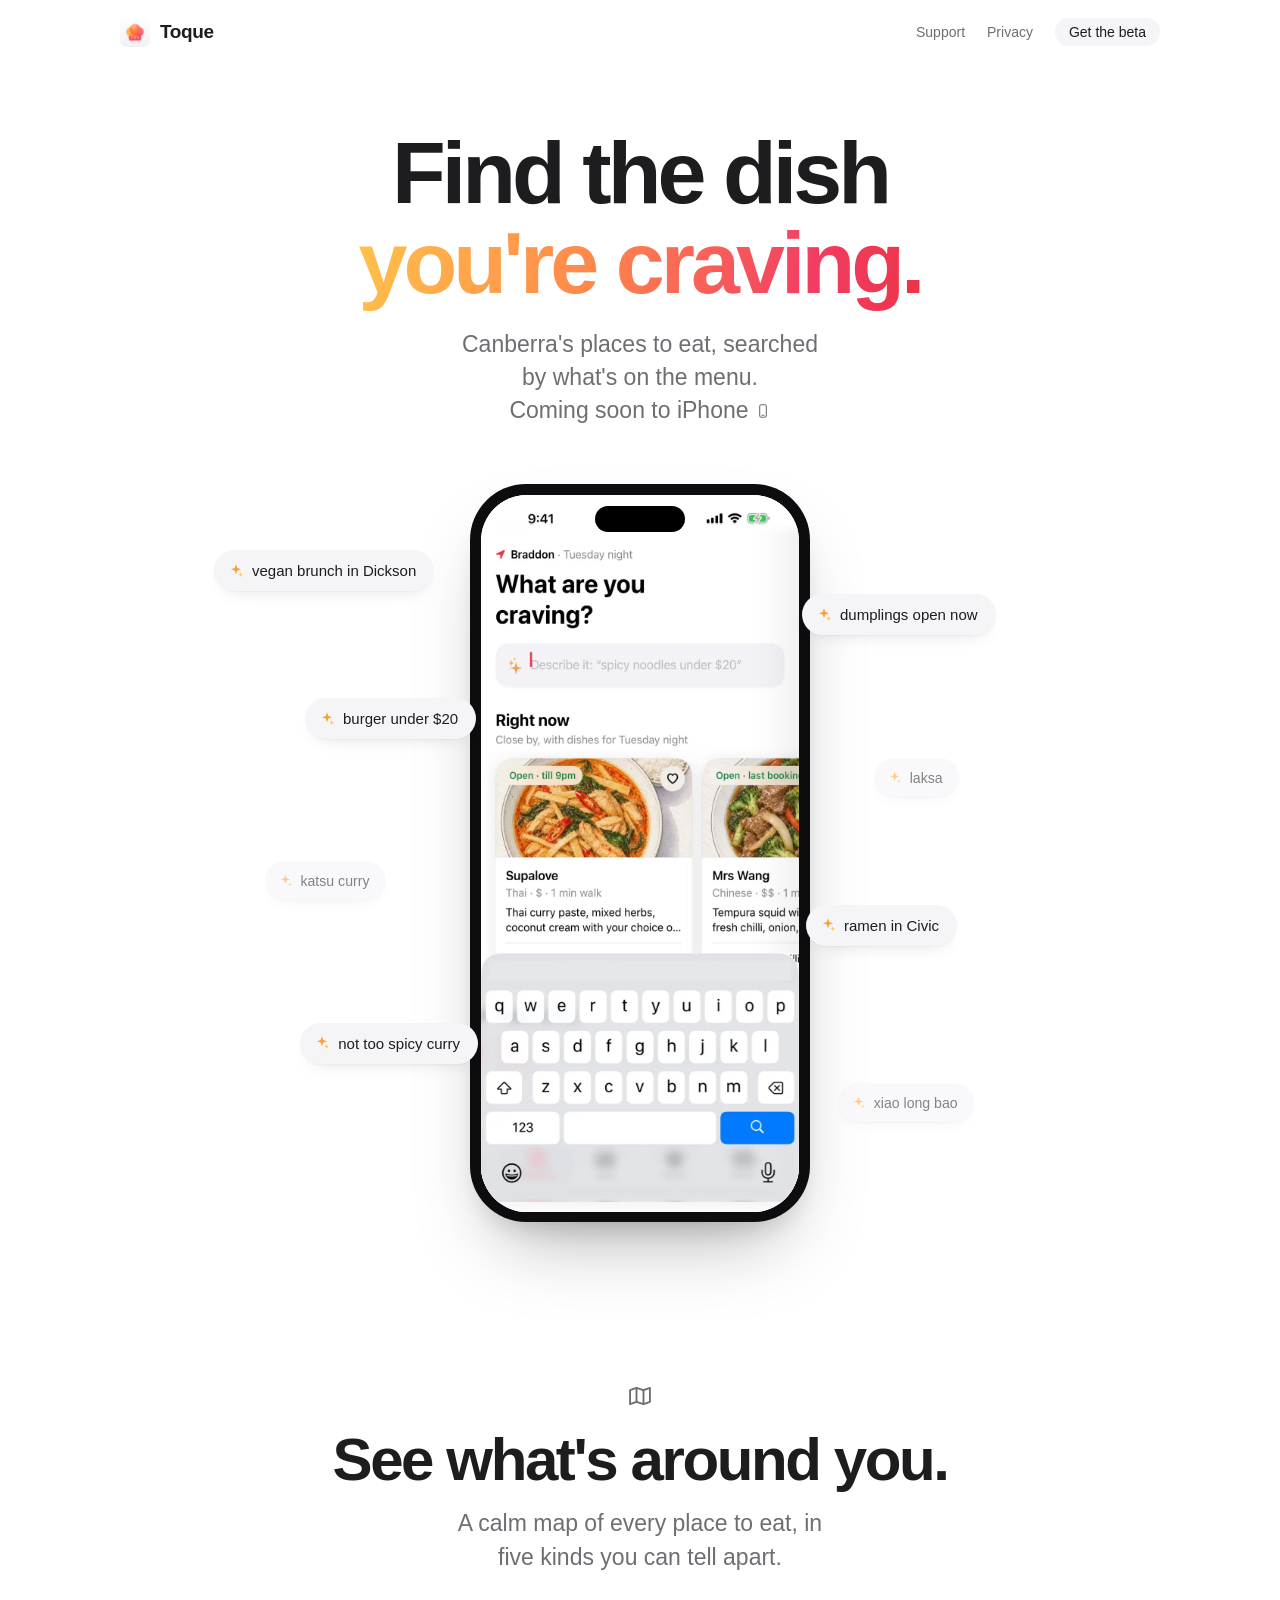
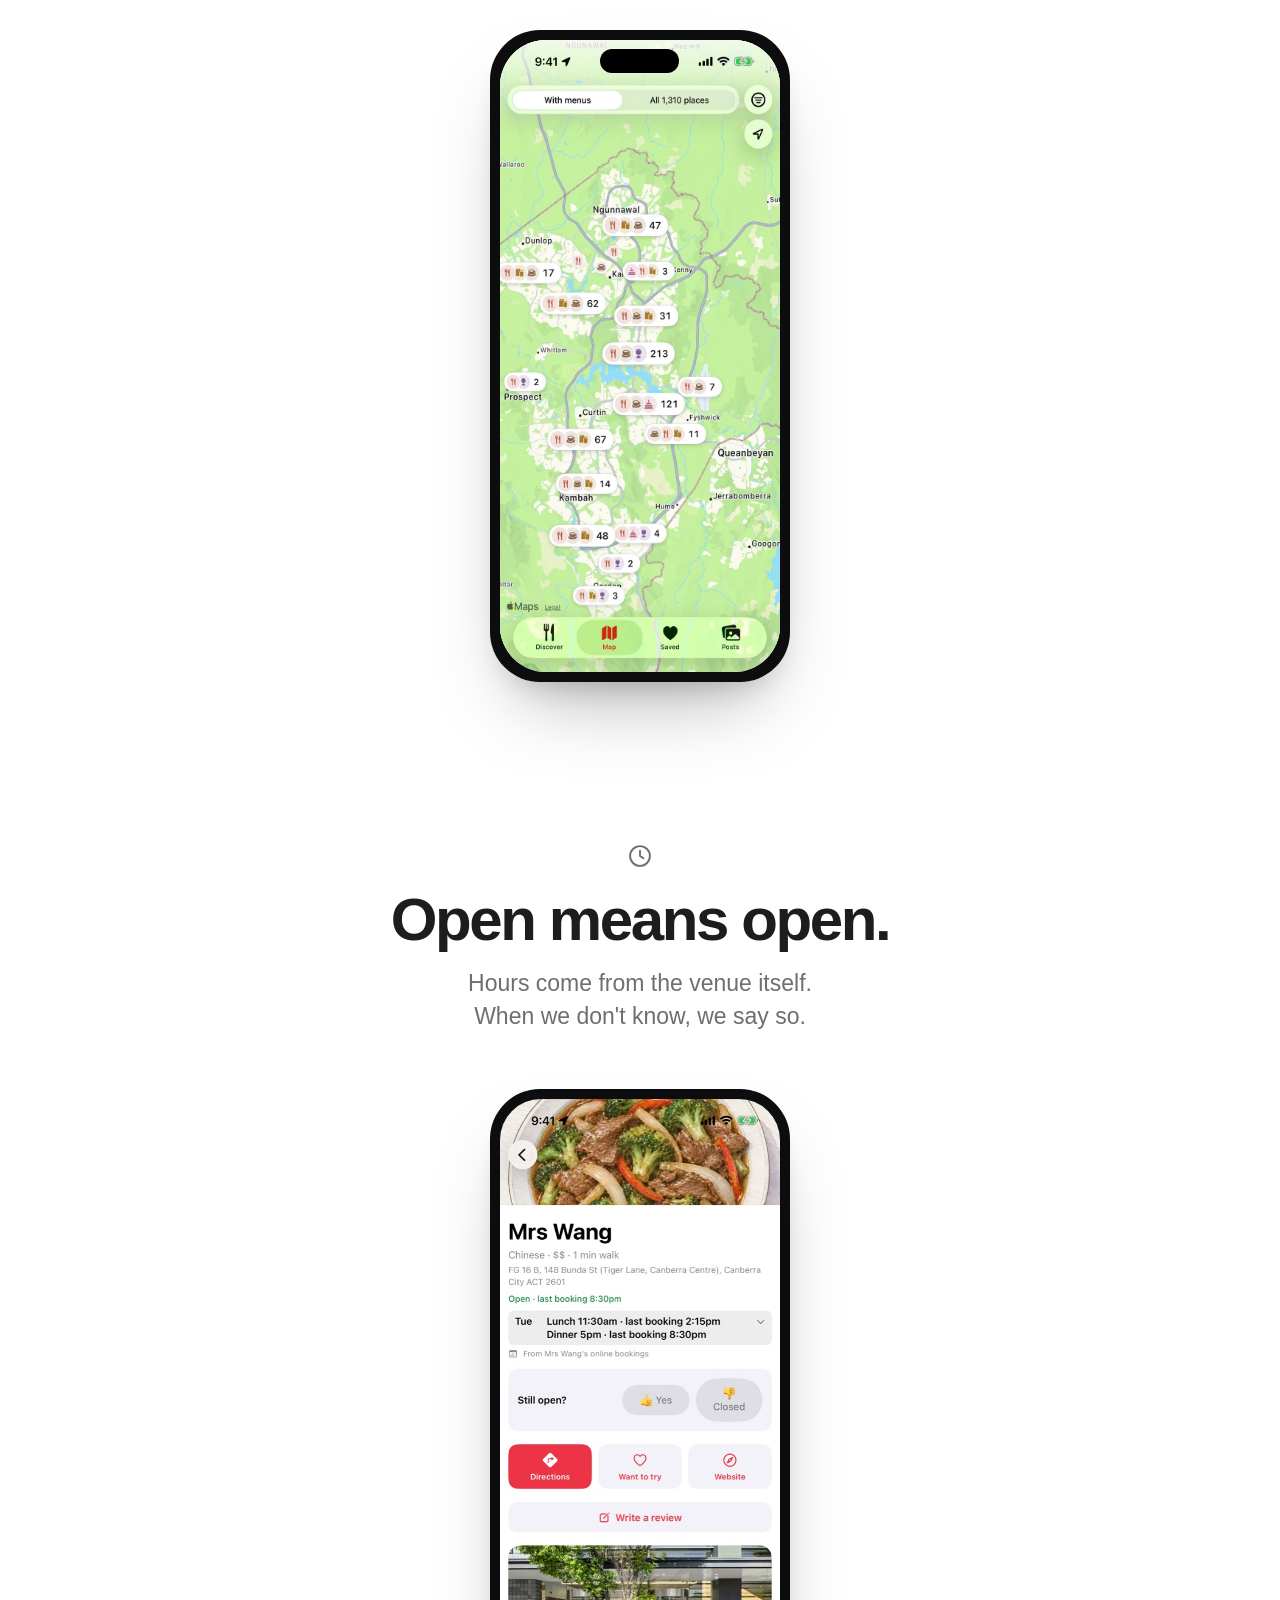
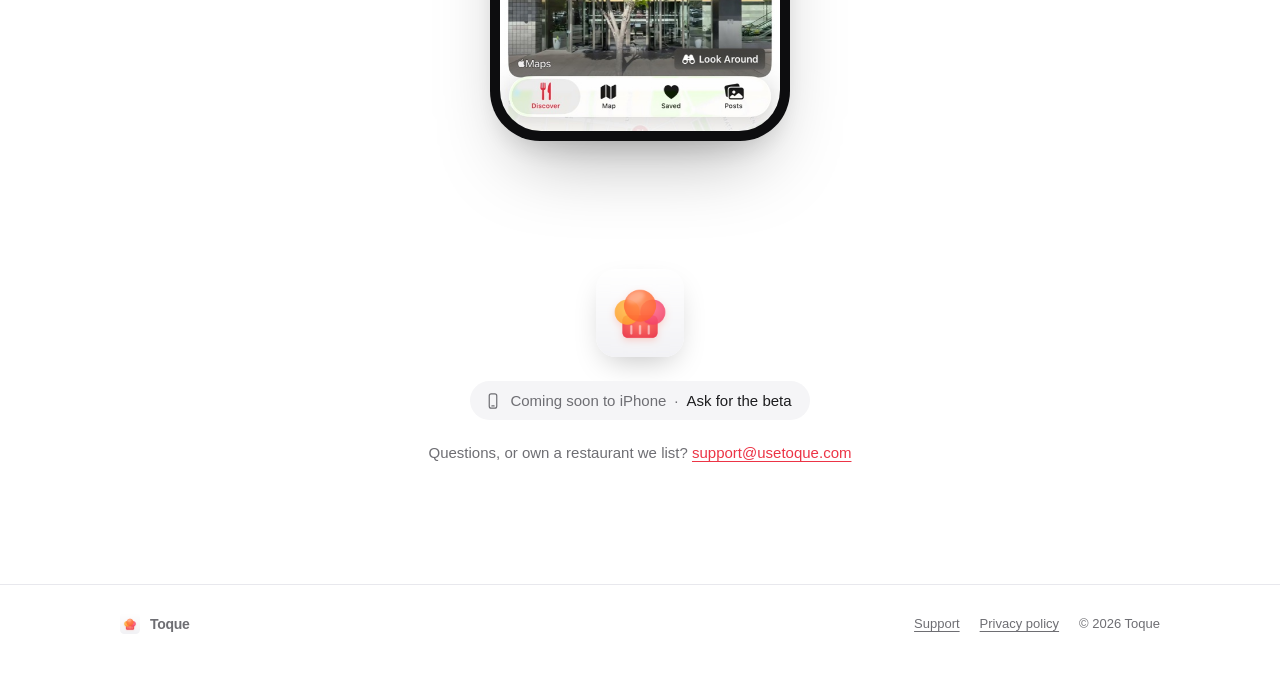
==== commit 2c65bf6f: "Make the hero's query bubbles play their own search in the phone demo Each bubble is now a button. T" ====
--- a/index.html
+++ b/index.html
@@ -19,9 +19,16 @@
 <meta name="twitter:title" content="Toque — find the dish you're craving">
 <meta name="twitter:description" content="Describe what you feel like eating. Toque finds the Canberra places that serve it, with the dish and its price.">
 <meta name="twitter:image" content="https://usetoque.com/img/og.png">
-<link rel="icon" href="/favicon.png">
+<link rel="icon" href="/favicon.ico" sizes="48x48">
+<link rel="icon" href="/favicon.png" type="image/png" sizes="192x192">
 <link rel="apple-touch-icon" href="/apple-touch-icon.png">
-<link rel="stylesheet" href="style.css?v=16">
+<script type="application/ld+json">
+{"@context":"https://schema.org","@graph":[
+{"@type":"WebSite","@id":"https://usetoque.com/#website","name":"Toque","alternateName":["usetoque","Toque app"],"url":"https://usetoque.com/","publisher":{"@id":"https://usetoque.com/#org"}},
+{"@type":"Organization","@id":"https://usetoque.com/#org","name":"Toque","url":"https://usetoque.com/","logo":"https://usetoque.com/img/icon-light.png","email":"support@usetoque.com"}
+]}
+</script>
+<link rel="stylesheet" href="style.css?v=17">
 </head>
 <body class="home">
 <header class="site"><div class="wrap">
@@ -39,24 +46,25 @@
 <section class="stage">
   <div class="orbit">
   <div class="phone xl"><div class="demo" id="demo" role="img" aria-label="Typing something warm and comforting into Toque and getting curries, ramen, braised beef and congee from places nearby">
-    <div class="d-home"><img src="img/demo/home.jpg" alt=""><div class="d-field"></div><span class="d-caret"></span></div>
-    <div class="d-results"><img class="d-list" src="img/demo/results.jpg" alt=""><img class="d-back" src="img/demo/back.png" alt=""></div>
-    <img class="d-kb" src="img/demo/kb.jpg" alt="">
-    <img class="d-status" src="img/demo/status.jpg" alt="">
-    <img class="d-tabbar" src="img/demo/tabbar.jpg" alt="">
+    <div class="d-home"><img src="img/demo/home.webp" alt=""><div class="d-field"><span class="d-text"></span><i class="d-caret"></i></div><i class="d-send"></i></div>
+    <div class="d-results"><img class="d-list" src="img/demo/results.webp" alt=""><img class="d-back" src="img/demo/back.webp" alt=""></div>
+    <img class="d-kb" src="img/demo/kb.webp" alt="">
+    <img class="d-status" src="img/demo/status.webp" alt="">
+    <img class="d-tabbar" src="img/demo/tabbar.webp" alt="">
     <span class="d-touch"></span>
     <span class="d-island"></span>
   </div></div>
-  <!-- Things people type into Toque; bubbles.js swaps in more. Each one is checked against the app's search. -->
-  <div class="bubbles" aria-hidden="true">
-    <div class="bubble"><span>vegan brunch in Dickson</span></div>
-    <div class="bubble"><span>dumplings open now</span></div>
-    <div class="bubble"><span>burger under $20</span></div>
-    <div class="bubble"><span>laksa</span></div>
-    <div class="bubble"><span>katsu curry</span></div>
-    <div class="bubble"><span>ramen in Civic</span></div>
-    <div class="bubble"><span>not too spicy curry</span></div>
-    <div class="bubble"><span>xiao long bao</span></div>
+  <!-- Things people type into Toque; bubbles.js swaps in more. Tapping one has the phone search for it. Each one is
+       checked against the app's search: its real results are the screenshot in img/demo/q/. -->
+  <div class="bubbles" role="group" aria-label="Example searches">
+    <div class="bubble"><button type="button">vegan brunch in Dickson</button></div>
+    <div class="bubble"><button type="button">dumplings open now</button></div>
+    <div class="bubble"><button type="button">burger under $20</button></div>
+    <div class="bubble"><button type="button">laksa</button></div>
+    <div class="bubble"><button type="button">katsu curry</button></div>
+    <div class="bubble"><button type="button">ramen in Civic</button></div>
+    <div class="bubble"><button type="button">not too spicy curry</button></div>
+    <div class="bubble"><button type="button">xiao long bao</button></div>
   </div>
   </div>
 </section>
@@ -102,8 +110,8 @@
   <a href="/support.html">Support</a><a href="/privacy.html">Privacy policy</a><span>© 2026 Toque</span>
 </div></footer>
 
-<script src="demo.js" defer></script>
+<script src="demo.js?v=2" defer></script>
 <script src="map.js" defer></script>
-<script src="bubbles.js" defer></script>
+<script src="bubbles.js?v=2" defer></script>
 </body>
 </html>
--- a/style.css
+++ b/style.css
@@ -81,7 +81,7 @@
 @keyframes blink { 50% { opacity: 0; } }
 
 /* Query bubbles: things people type into Toque, floating beside the phone. bubbles.js swaps in more queries.
-   Outer .bubble is placed and bobs; the inner span is the pill and springs in. Slots are measured from the phone. */
+   Outer .bubble is placed and bobs; the inner button is the pill and springs in. Slots are measured from the phone. */
 .orbit { position: relative; width: max-content; margin: 0 auto; }
 .bubbles { position: absolute; inset: 0; pointer-events: none; }
 .bubble {
@@ -90,20 +90,38 @@
 }
 .bubble:nth-child(odd) { right: calc(100% - var(--o)); transform-origin: 100% 50%; }
 .bubble:nth-child(even) { left: calc(100% - var(--o)); transform-origin: 0 50%; }
-.bubble > span {
-  display: flex; align-items: center; gap: 8px; padding: 10px 18px 10px 14px; border-radius: 999px;
-  background: var(--surface); color: var(--text); font-size: 15px; font-weight: 500; line-height: 1.4; white-space: nowrap;
+.bubble > button {
+  position: relative; display: flex; align-items: center; gap: 8px; margin: 0; border: 0; padding: 10px 18px 10px 14px; border-radius: 999px;
+  background: var(--surface); color: var(--text); font: inherit; font-size: 15px; font-weight: 500; line-height: 1.4; white-space: nowrap;
   box-shadow: 0 1px 2px rgba(0, 0, 0, .04), 0 8px 20px -12px rgba(0, 0, 0, .18);
   animation: pop .9s cubic-bezier(.34, 1.36, .54, 1) calc(.55s + var(--i) * .12s) both;
-}
-.bubble:nth-child(odd) > span { transform-origin: 100% 50%; }
-.bubble:nth-child(even) > span { transform-origin: 0 50%; }
-.bubble > span::before {
+  pointer-events: auto; cursor: pointer; -webkit-tap-highlight-color: transparent; touch-action: manipulation;
+  transition: scale .45s cubic-bezier(.34, 1.36, .54, 1), background-color .2s;
+}
+/* Tappable: a springy lift under the pointer, a press, a focus ring, and a warm tint while its search plays. */
+@media (hover: hover) {
+  .bubble > button:hover { scale: 1.045; }
+}
+.bubble > button:active { scale: .95; transition-duration: .12s, .2s; }
+.bubble > button:focus-visible { outline: 2px solid var(--accent); outline-offset: 2px; }
+.bubble > button.on { background: color-mix(in srgb, var(--accent) 9%, var(--surface)); }
+/* Once per visit: a soft tap ripple on one bubble, the same grey touch the phone demo shows. */
+.bubble > button::after {
+  content: ""; position: absolute; inset: 0; border-radius: inherit; pointer-events: none; opacity: 0;
+  box-shadow: 0 0 0 2px rgba(120, 120, 128, .45);
+}
+.bubble > button.nudge { animation: pop .9s cubic-bezier(.34, 1.36, .54, 1) both, press 1.1s ease-in-out .1s; }
+.bubble > button.nudge::after { animation: ripple 1.2s cubic-bezier(.2, .7, .3, 1) .3s; }
+@keyframes press { 0%, 100% { scale: 1; } 30% { scale: .94; } 60% { scale: 1.02; } }
+@keyframes ripple { from { opacity: 1; transform: scale(1); } to { opacity: 0; transform: scale(1.25, 1.6); } }
+.bubble:nth-child(odd) > button { transform-origin: 100% 50%; }
+.bubble:nth-child(even) > button { transform-origin: 0 50%; }
+.bubble > button::before {
   content: ""; flex: none; width: 16px; height: 16px;
   background: url("data:image/svg+xml,%3Csvg xmlns='http://www.w3.org/2000/svg' viewBox='0 0 24 24'%3E%3Cpath fill='%23ff9e2c' d='M12 2l1.9 5.6L19.5 9.5l-5.6 1.9L12 17l-1.9-5.6L4.5 9.5l5.6-1.9z'/%3E%3Cpath fill='%23ffc24a' d='M19 14l.9 2.6 2.6.9-2.6.9L19 21l-.9-2.6-2.6-.9 2.6-.9z'/%3E%3C/svg%3E") center / contain no-repeat;
 }
 @media (prefers-color-scheme: dark) {
-  .bubble > span { box-shadow: inset 0 0 0 1px rgba(255, 255, 255, .06); }
+  .bubble > button { box-shadow: inset 0 0 0 1px rgba(255, 255, 255, .06); }
 }
 /* Left column odd, right column even; --o is how far a bubble overlaps the phone (negative: a gap). Far ones are fainter. */
 .bubble:nth-child(1) { --i: 0; --y: 9%;  --o: -36px; --d: 7.4s; }
@@ -116,13 +134,13 @@
 .bubble:nth-child(8) { --i: 7; --y: 81%; --o: -28px; --d: 8.4s; --a: .55; --s: .94; }
 @keyframes pop { from { opacity: 0; transform: translateY(10px) scale(.84); } to { opacity: 1; transform: none; } }
 @keyframes bob { from { transform: translate(-2px, -5px); } to { transform: translate(2px, 5px); } }
-.stage.still .bubble, .stage.still .bubble > span { animation-play-state: paused; }
+.stage.still .bubble, .stage.still .bubble > button { animation-play-state: paused; }
 
 /* Narrower desktops: the five near bubbles only, all touching the phone. */
 @media (max-width: 1040px) {
   .bubble:nth-child(4), .bubble:nth-child(5), .bubble:nth-child(8) { display: none; }
   .bubble:nth-child(1) { --o: 6px; }
-  .bubble > span { font-size: 14px; padding: 9px 16px 9px 12px; }
+  .bubble > button { font-size: 14px; padding: 9px 16px 9px 12px; }
 }
 /* Phones and small tablets: three bubbles in a zigzag above the phone, the last one over its top corner (the status bar). */
 @media (max-width: 860px) {
@@ -131,11 +149,11 @@
   .bubble:nth-child(1) { --y: -132px; left: -14px; right: auto; }
   .bubble:nth-child(2) { --y: -84px; right: -14px; left: auto; }
   .bubble:nth-child(3) { --y: -34px; left: 6px; right: auto; }
-  .bubble > span { font-size: 14px; padding: 8px 15px 8px 11px; gap: 7px; }
-  .bubble > span::before { width: 15px; height: 15px; }
+  .bubble > button { font-size: 14px; padding: 8px 15px 8px 11px; gap: 7px; }
+  .bubble > button::before { width: 15px; height: 15px; }
 }
 @media (prefers-reduced-motion: reduce) {
-  .bubble, .bubble > span { animation: none !important; }
+  .bubble, .bubble > button { animation: none !important; }
 }
 
 /* Quiet pill: one element for "coming soon" and the beta request (mailto until there is a TestFlight link) */
@@ -225,8 +243,26 @@
 .phone .demo .d-home > img { height: 100%; }
 .d-results { transform: translateX(100%); background: #fff; box-shadow: -12px 0 40px rgba(0, 0, 0, .08); }
 .d-list { will-change: transform; }
-.d-field { position: absolute; left: 13.636%; top: 20.397%; width: 81.818%; height: 6.625%; background: url(img/demo/field.jpg) 0 0 / 100% 3000% no-repeat; opacity: 0; }
-.d-caret { position: absolute; left: 15.6%; top: 22.55%; width: .55%; height: 2.35%; border-radius: 2px; background: #ec3446; opacity: 0; animation: blink 1s steps(1) infinite; }
+/* The typed query is live text over the screenshot's search field, so any query costs no image bytes. Sizes are in
+   cqw (1% of the screen's width) measured from the 840px-wide screenshots: 8.4px there is 1cqw; 17pt text is 3.8636cqw. */
+.phone .demo { container-type: inline-size; }
+.d-field {
+  position: absolute; left: 13.631cqw; top: 45.714cqw; width: 71.49cqw; height: 11.786cqw; padding-left: 1.786cqw;
+  display: flex; align-items: center; opacity: 0;
+  font: 400 3.8636cqw/1 -apple-system, BlinkMacSystemFont, "SF Pro Text", "Helvetica Neue", Arial, sans-serif;
+  letter-spacing: -.0253em; color: #000; white-space: pre; -webkit-font-smoothing: antialiased;
+}
+.d-field.on { opacity: 1; }
+.d-field.filled { background: #f3f2f8; }
+.d-caret { flex: none; width: .476cqw; height: 5cqw; margin-top: .238cqw; border-radius: .25cqw; background: #ec3446; }
+.d-field.idle .d-caret { animation: blink 1s steps(1) infinite; }
+.d-send {
+  position: absolute; left: 86.31cqw; top: 49.19cqw; width: 4.881cqw; height: 4.881cqw; border-radius: 50%; opacity: 0; scale: .6;
+  background: #e8374a url("data:image/svg+xml,%3Csvg xmlns='http://www.w3.org/2000/svg' viewBox='0 0 20 20' fill='none' stroke='%23fff' stroke-width='1.75' stroke-linecap='round' stroke-linejoin='round'%3E%3Cpath d='M10 14.8V6.3M6.5 9.8 10 6.3l3.5 3.5'/%3E%3C/svg%3E") center / 100% no-repeat;
+  transition: opacity .15s, scale .25s cubic-bezier(.34, 1.36, .54, 1);
+}
+.d-field.filled + .d-send { opacity: 1; scale: 1; }
+@supports not (width: 1cqw) { .d-field, .d-send { display: none; } }
 .phone .demo .d-back { left: 2.273%; top: 5.404%; width: 14.545%; }
 .phone .demo .d-kb { top: 63.947%; z-index: 4; transform: translateY(100%); will-change: transform; }
 .phone .demo .d-status { z-index: 3; -webkit-mask-image: linear-gradient(#000 65%, transparent); mask-image: linear-gradient(#000 65%, transparent); }
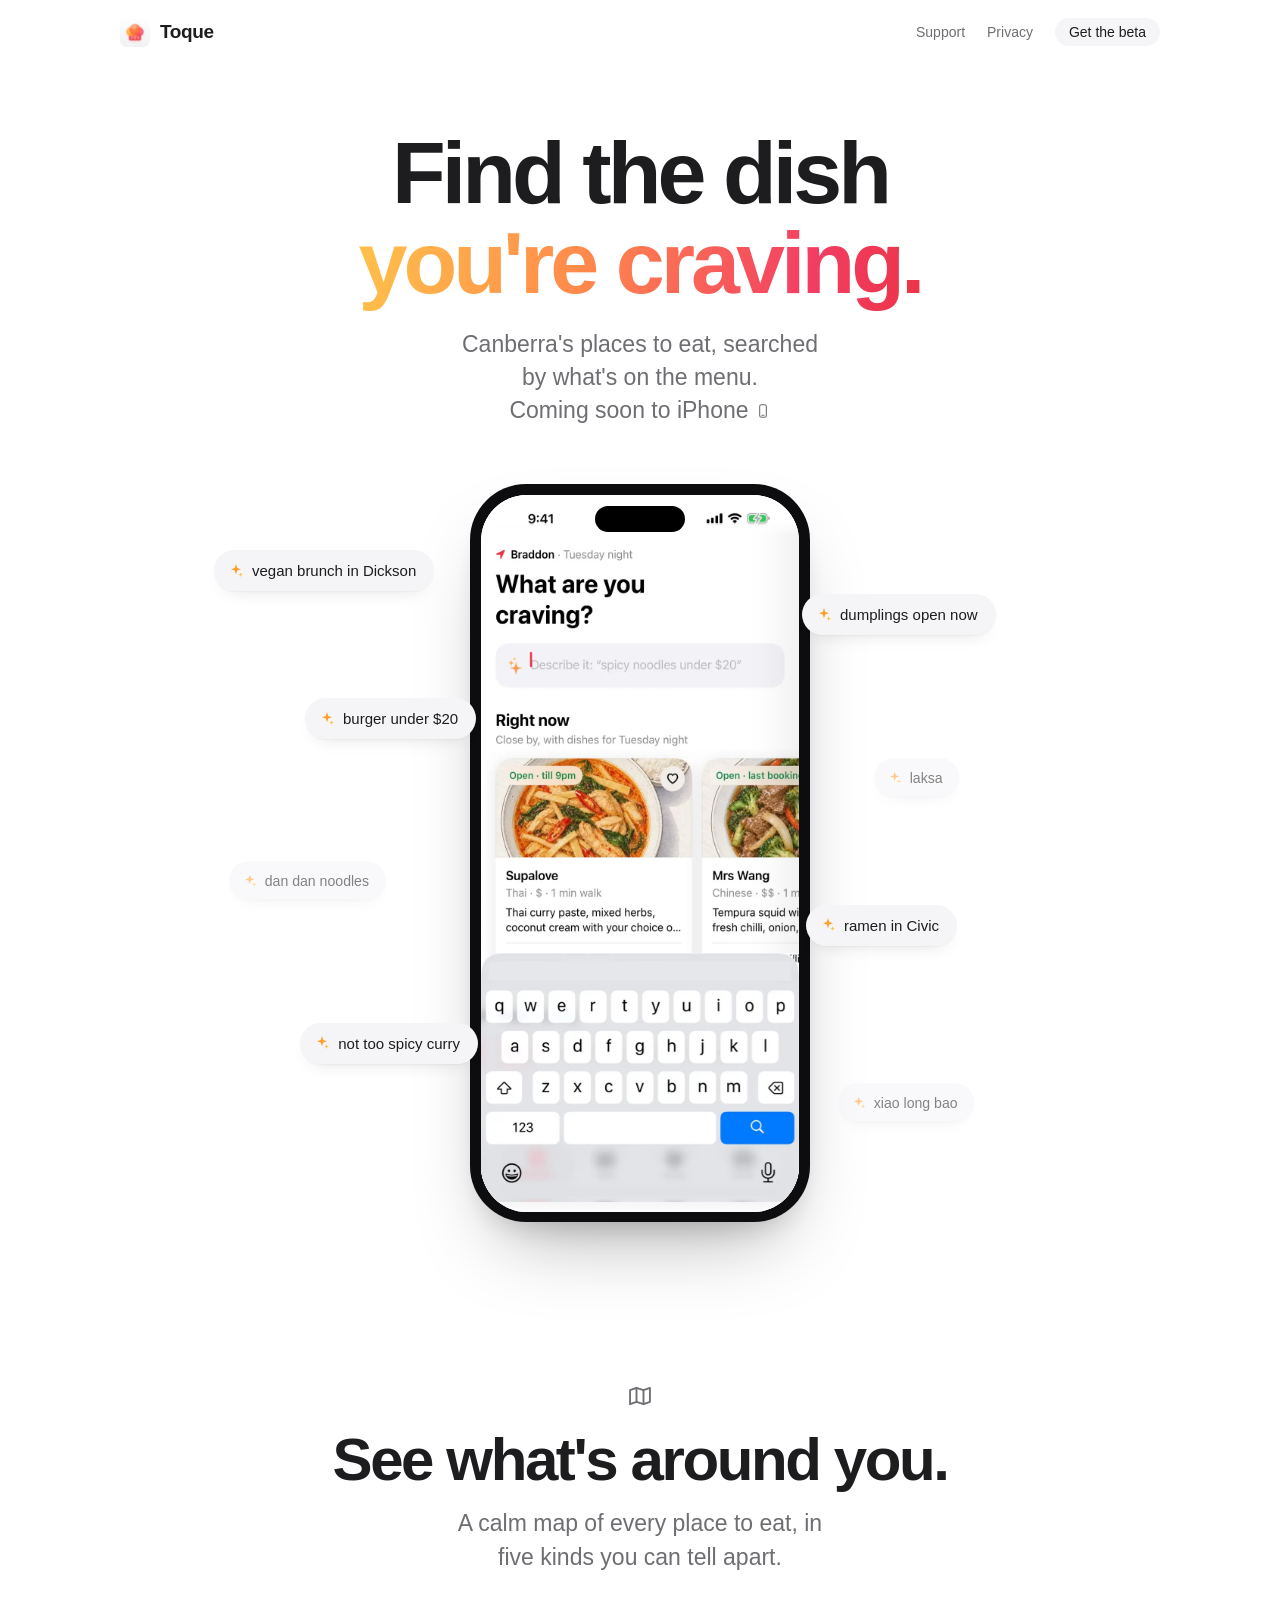
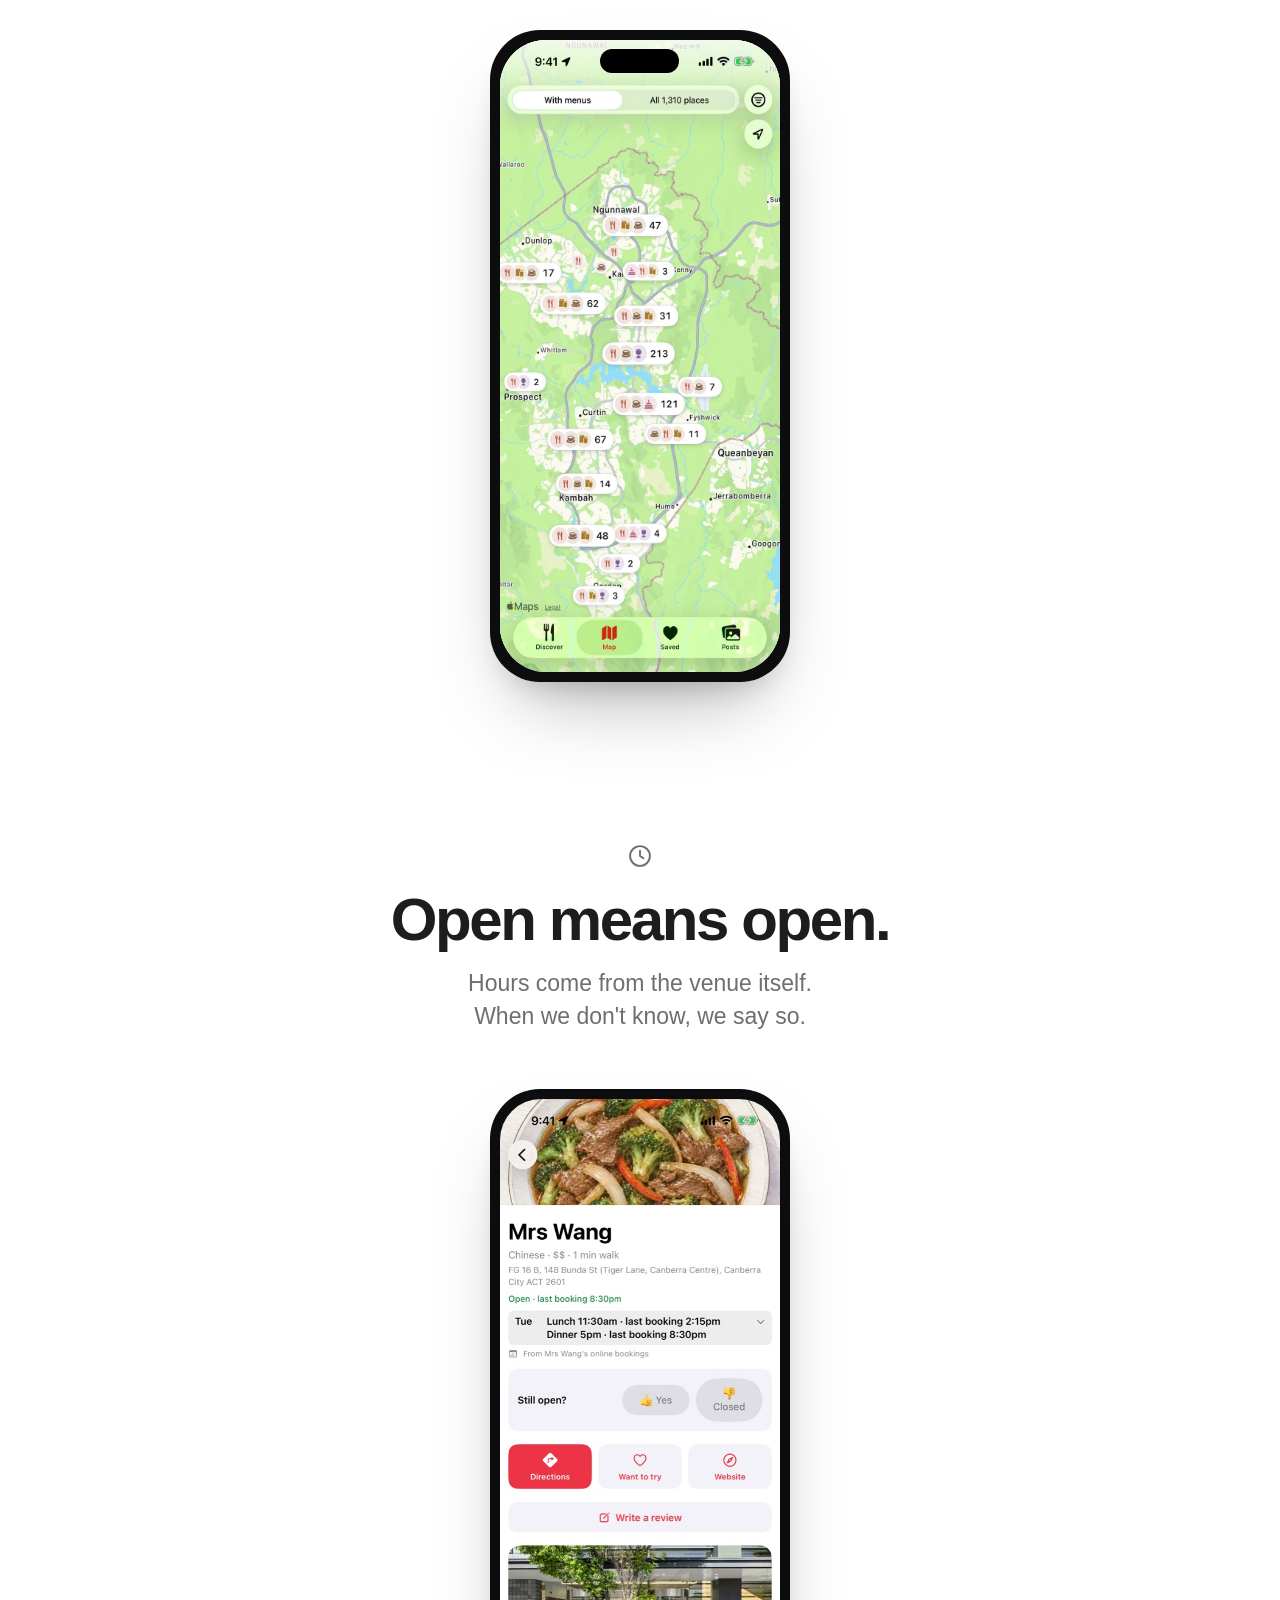
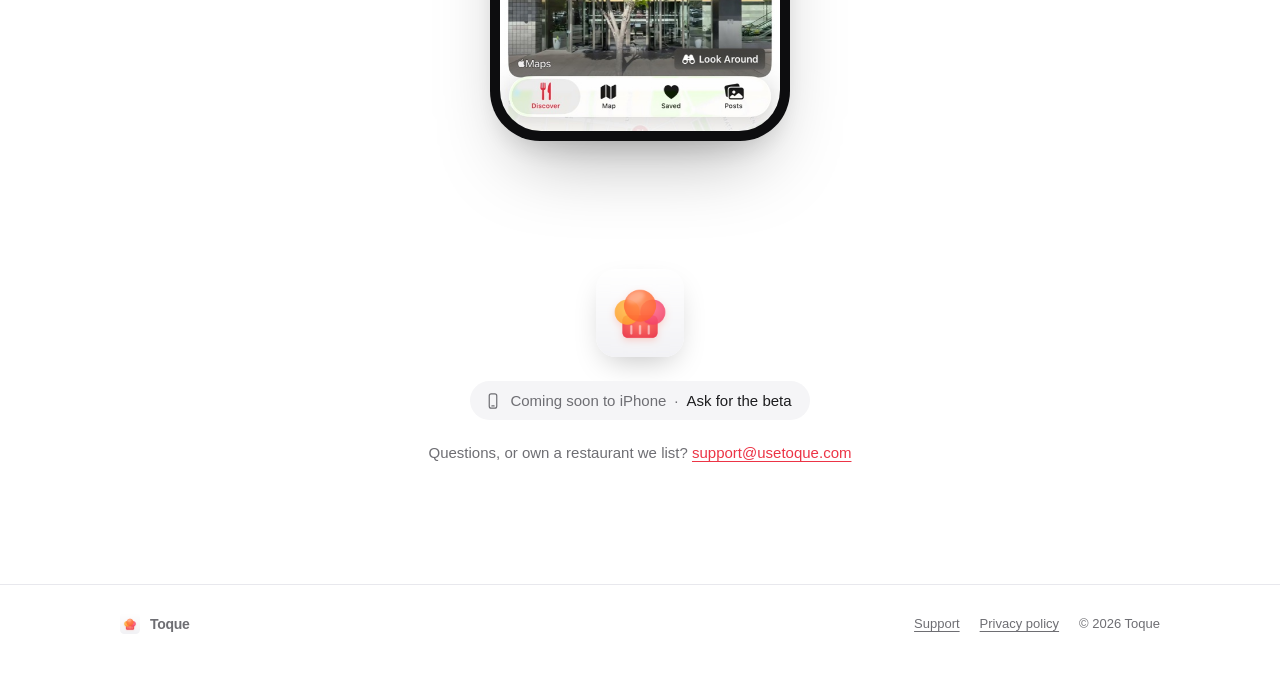
==== commit 075003c1: "Drop katsu curry from the bubbles; dan dan noodles takes its place Co-Authored-By: Claude Opus 5.5 <" ====
--- a/index.html
+++ b/index.html
@@ -61,7 +61,7 @@
     <div class="bubble"><button type="button">dumplings open now</button></div>
     <div class="bubble"><button type="button">burger under $20</button></div>
     <div class="bubble"><button type="button">laksa</button></div>
-    <div class="bubble"><button type="button">katsu curry</button></div>
+    <div class="bubble"><button type="button">dan dan noodles</button></div>
     <div class="bubble"><button type="button">ramen in Civic</button></div>
     <div class="bubble"><button type="button">not too spicy curry</button></div>
     <div class="bubble"><button type="button">xiao long bao</button></div>
@@ -112,6 +112,6 @@
 
 <script src="demo.js?v=2" defer></script>
 <script src="map.js" defer></script>
-<script src="bubbles.js?v=2" defer></script>
+<script src="bubbles.js?v=3" defer></script>
 </body>
 </html>
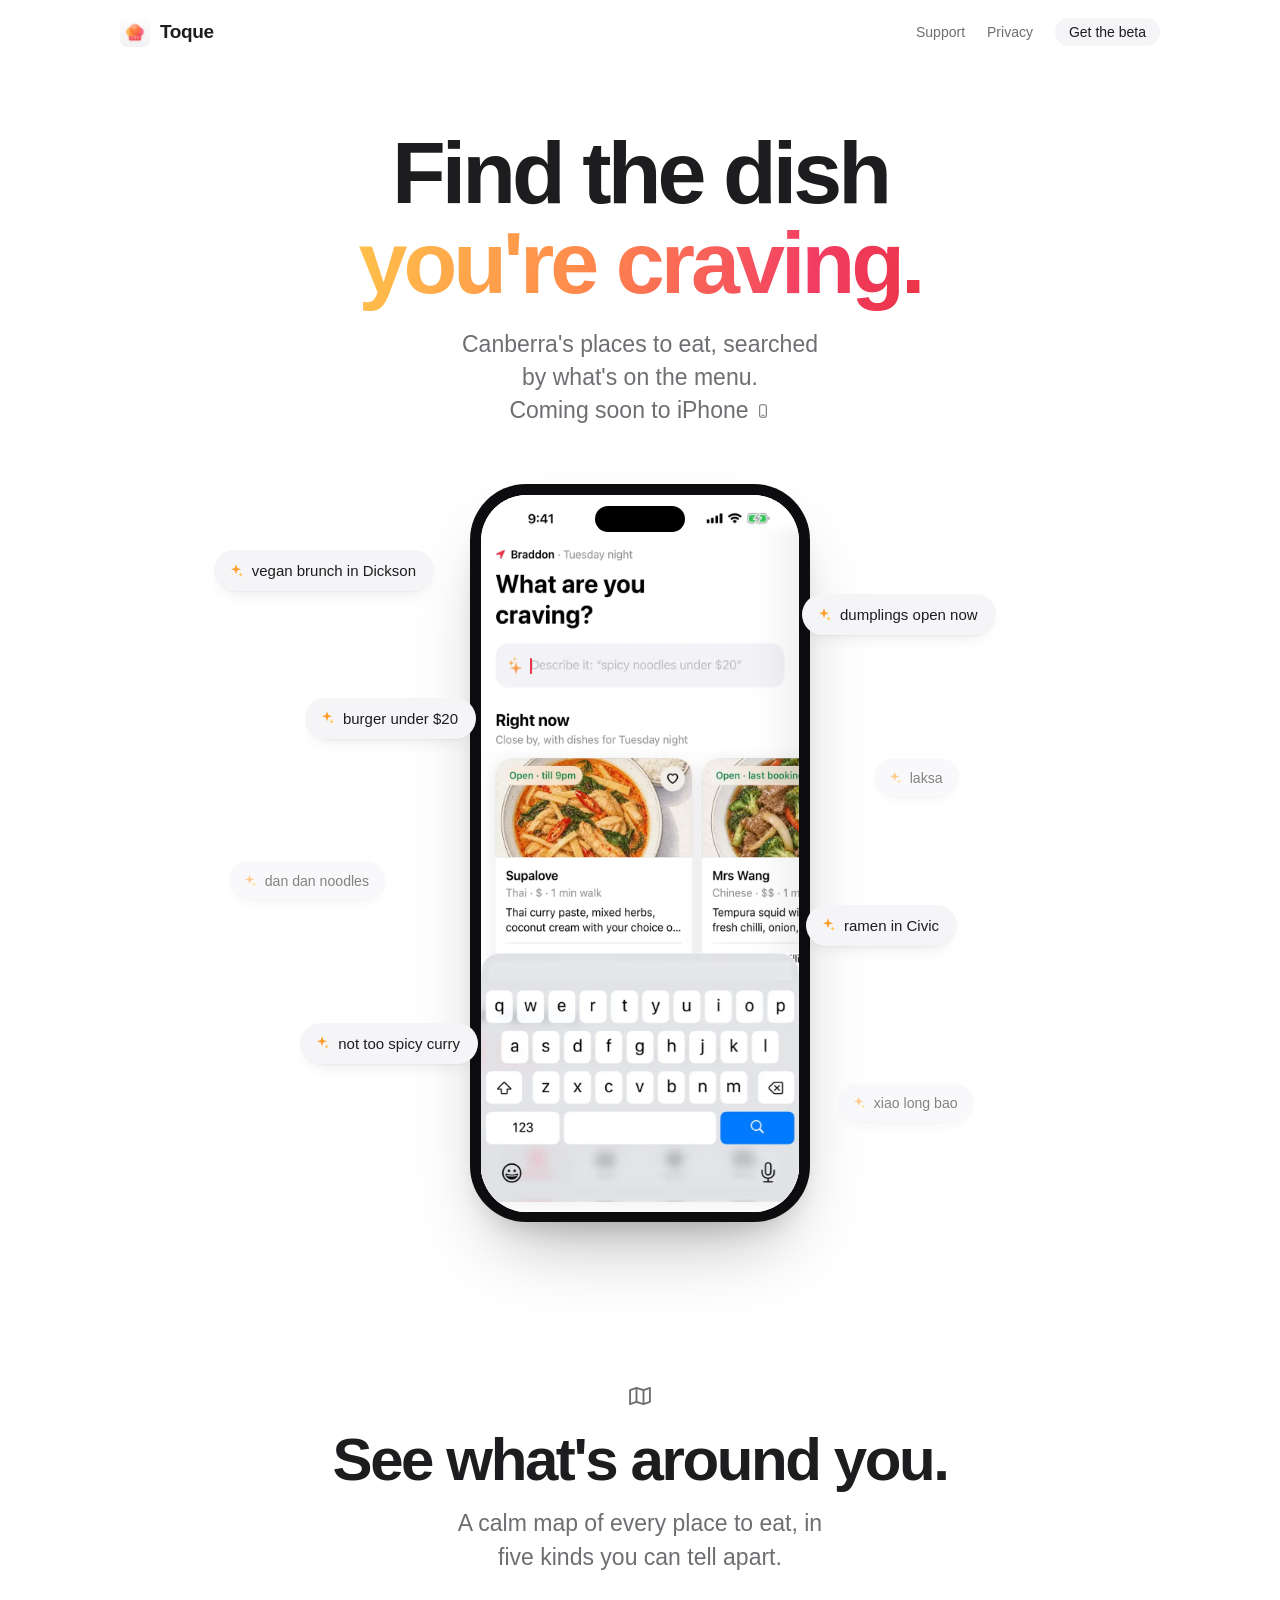
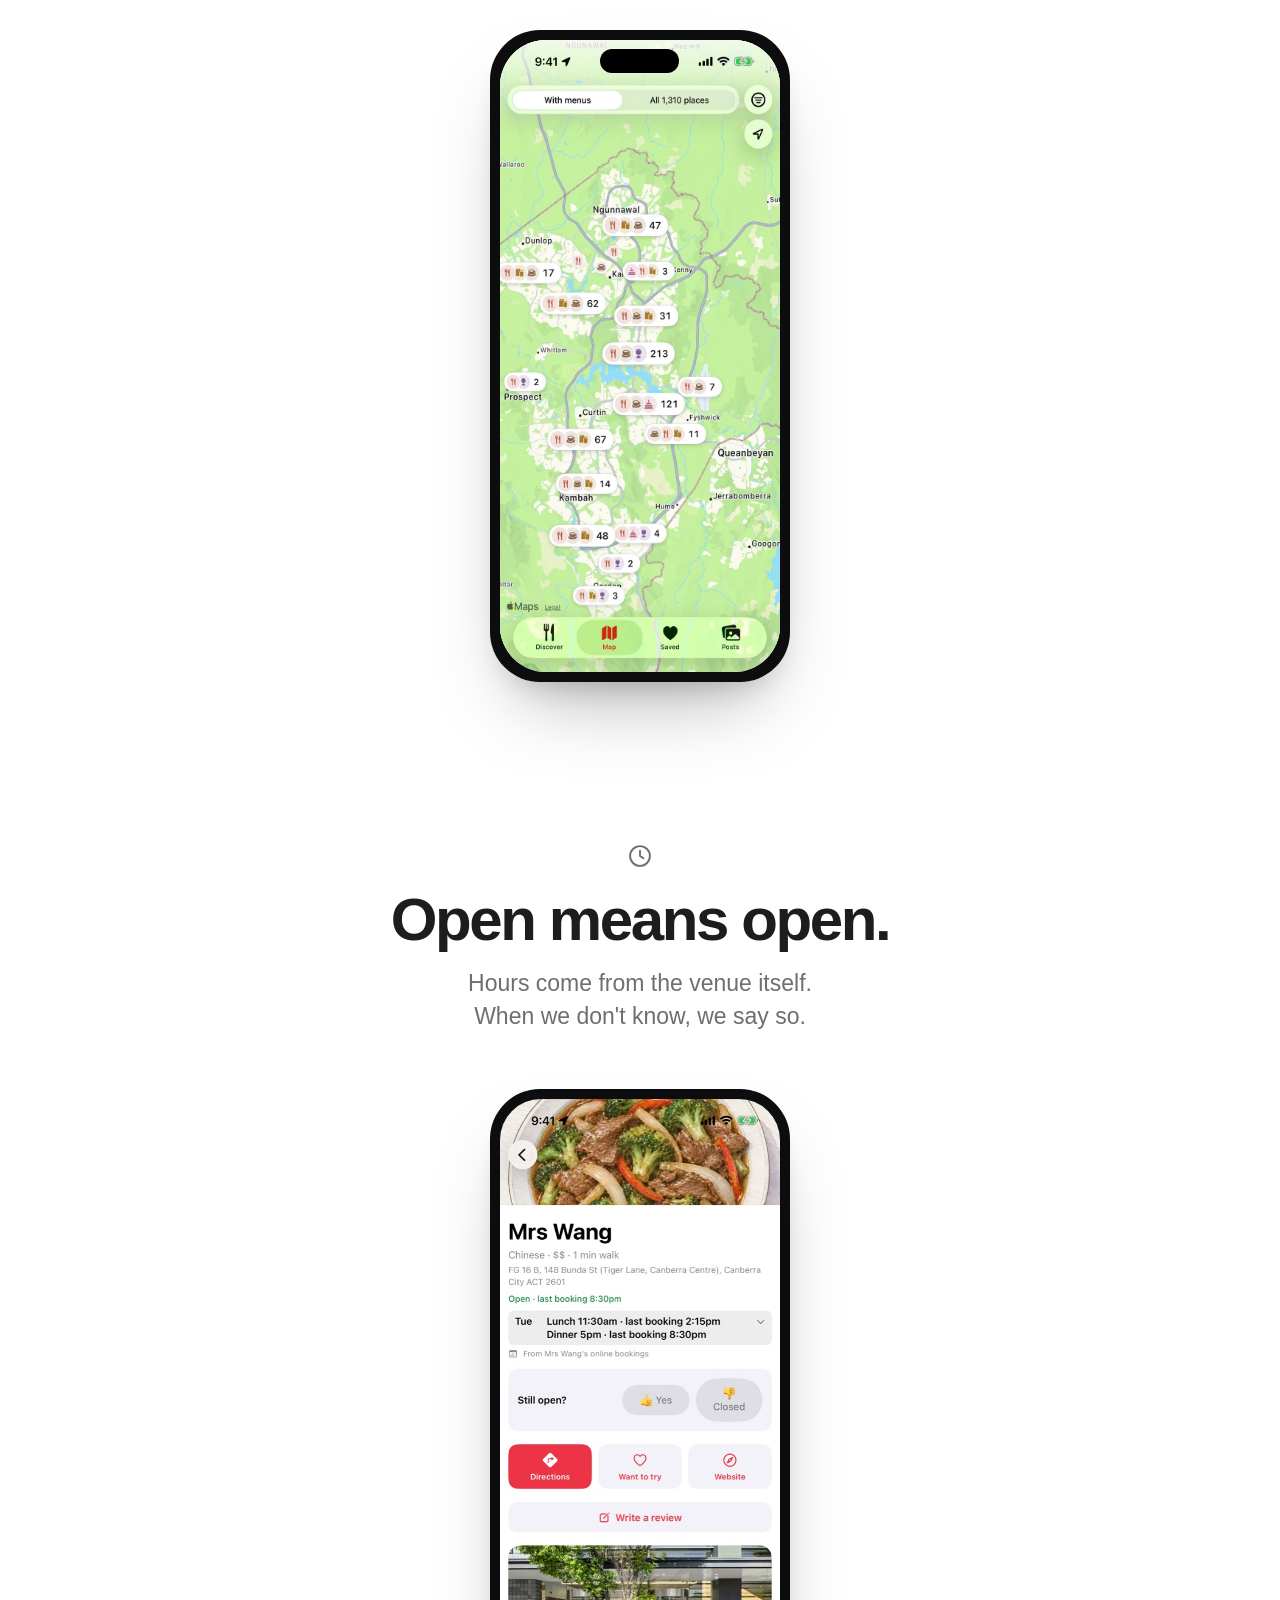
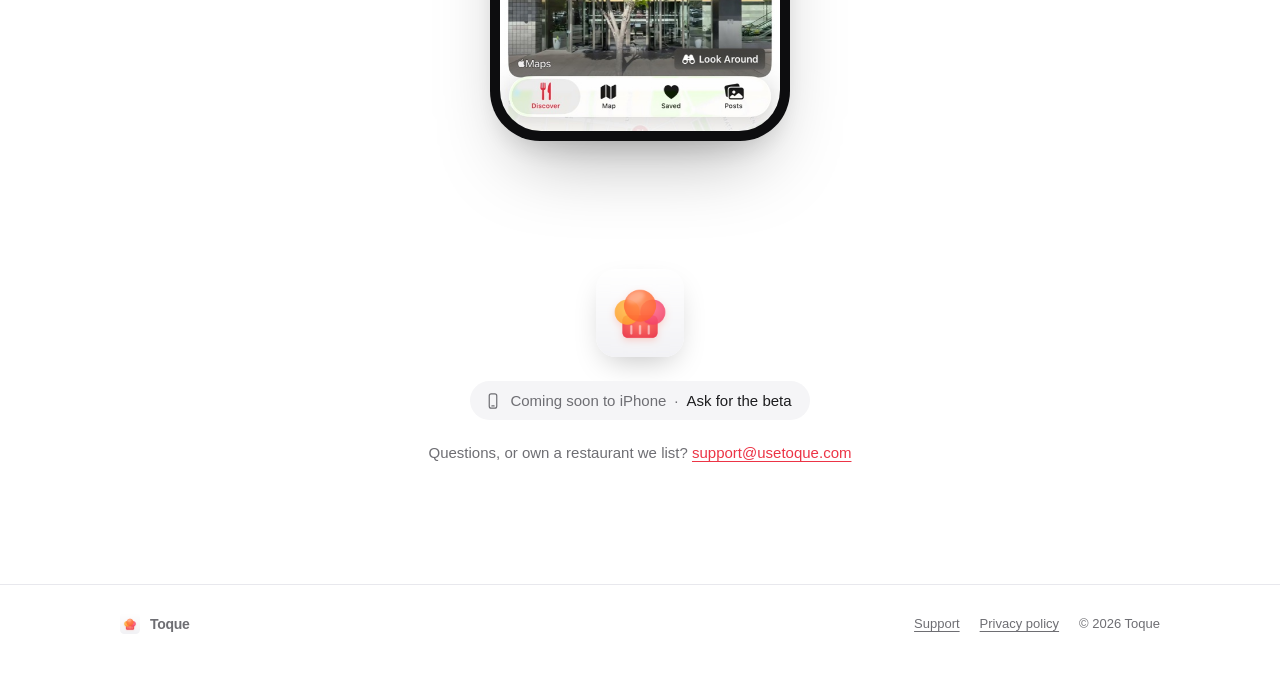
==== commit a8b41485: "Centre the demo's typed query in the search field The screenshot is stretched to the phone's screen," ====
--- a/index.html
+++ b/index.html
@@ -28,7 +28,7 @@
 {"@type":"Organization","@id":"https://usetoque.com/#org","name":"Toque","url":"https://usetoque.com/","logo":"https://usetoque.com/img/icon-light.png","email":"support@usetoque.com"}
 ]}
 </script>
-<link rel="stylesheet" href="style.css?v=17">
+<link rel="stylesheet" href="style.css?v=18">
 </head>
 <body class="home">
 <header class="site"><div class="wrap">
--- a/style.css
+++ b/style.css
@@ -244,10 +244,12 @@
 .d-results { transform: translateX(100%); background: #fff; box-shadow: -12px 0 40px rgba(0, 0, 0, .08); }
 .d-list { will-change: transform; }
 /* The typed query is live text over the screenshot's search field, so any query costs no image bytes. Sizes are in
-   cqw (1% of the screen's width) measured from the 840px-wide screenshots: 8.4px there is 1cqw; 17pt text is 3.8636cqw. */
+   cqw (1% of the screen's width) measured from the 840px-wide screenshots: 8.4px there is 1cqw; 17pt text is 3.8636cqw.
+   Tops and heights are % of the screen's height instead, because the screenshot is stretched to fill the screen and the
+   phone's screen is a little taller than the 840x1825 shot. */
 .phone .demo { container-type: inline-size; }
 .d-field {
-  position: absolute; left: 13.631cqw; top: 45.714cqw; width: 71.49cqw; height: 11.786cqw; padding-left: 1.786cqw;
+  position: absolute; left: 13.631cqw; top: 21.041%; width: 71.49cqw; height: 5.425%; padding-left: 1.786cqw;
   display: flex; align-items: center; opacity: 0;
   font: 400 3.8636cqw/1 -apple-system, BlinkMacSystemFont, "SF Pro Text", "Helvetica Neue", Arial, sans-serif;
   letter-spacing: -.0253em; color: #000; white-space: pre; -webkit-font-smoothing: antialiased;
@@ -257,7 +259,7 @@
 .d-caret { flex: none; width: .476cqw; height: 5cqw; margin-top: .238cqw; border-radius: .25cqw; background: #ec3446; }
 .d-field.idle .d-caret { animation: blink 1s steps(1) infinite; }
 .d-send {
-  position: absolute; left: 86.31cqw; top: 49.19cqw; width: 4.881cqw; height: 4.881cqw; border-radius: 50%; opacity: 0; scale: .6;
+  position: absolute; left: 86.31cqw; top: 22.641%; width: 4.881cqw; height: 4.881cqw; border-radius: 50%; opacity: 0; scale: .6;
   background: #e8374a url("data:image/svg+xml,%3Csvg xmlns='http://www.w3.org/2000/svg' viewBox='0 0 20 20' fill='none' stroke='%23fff' stroke-width='1.75' stroke-linecap='round' stroke-linejoin='round'%3E%3Cpath d='M10 14.8V6.3M6.5 9.8 10 6.3l3.5 3.5'/%3E%3C/svg%3E") center / 100% no-repeat;
   transition: opacity .15s, scale .25s cubic-bezier(.34, 1.36, .54, 1);
 }
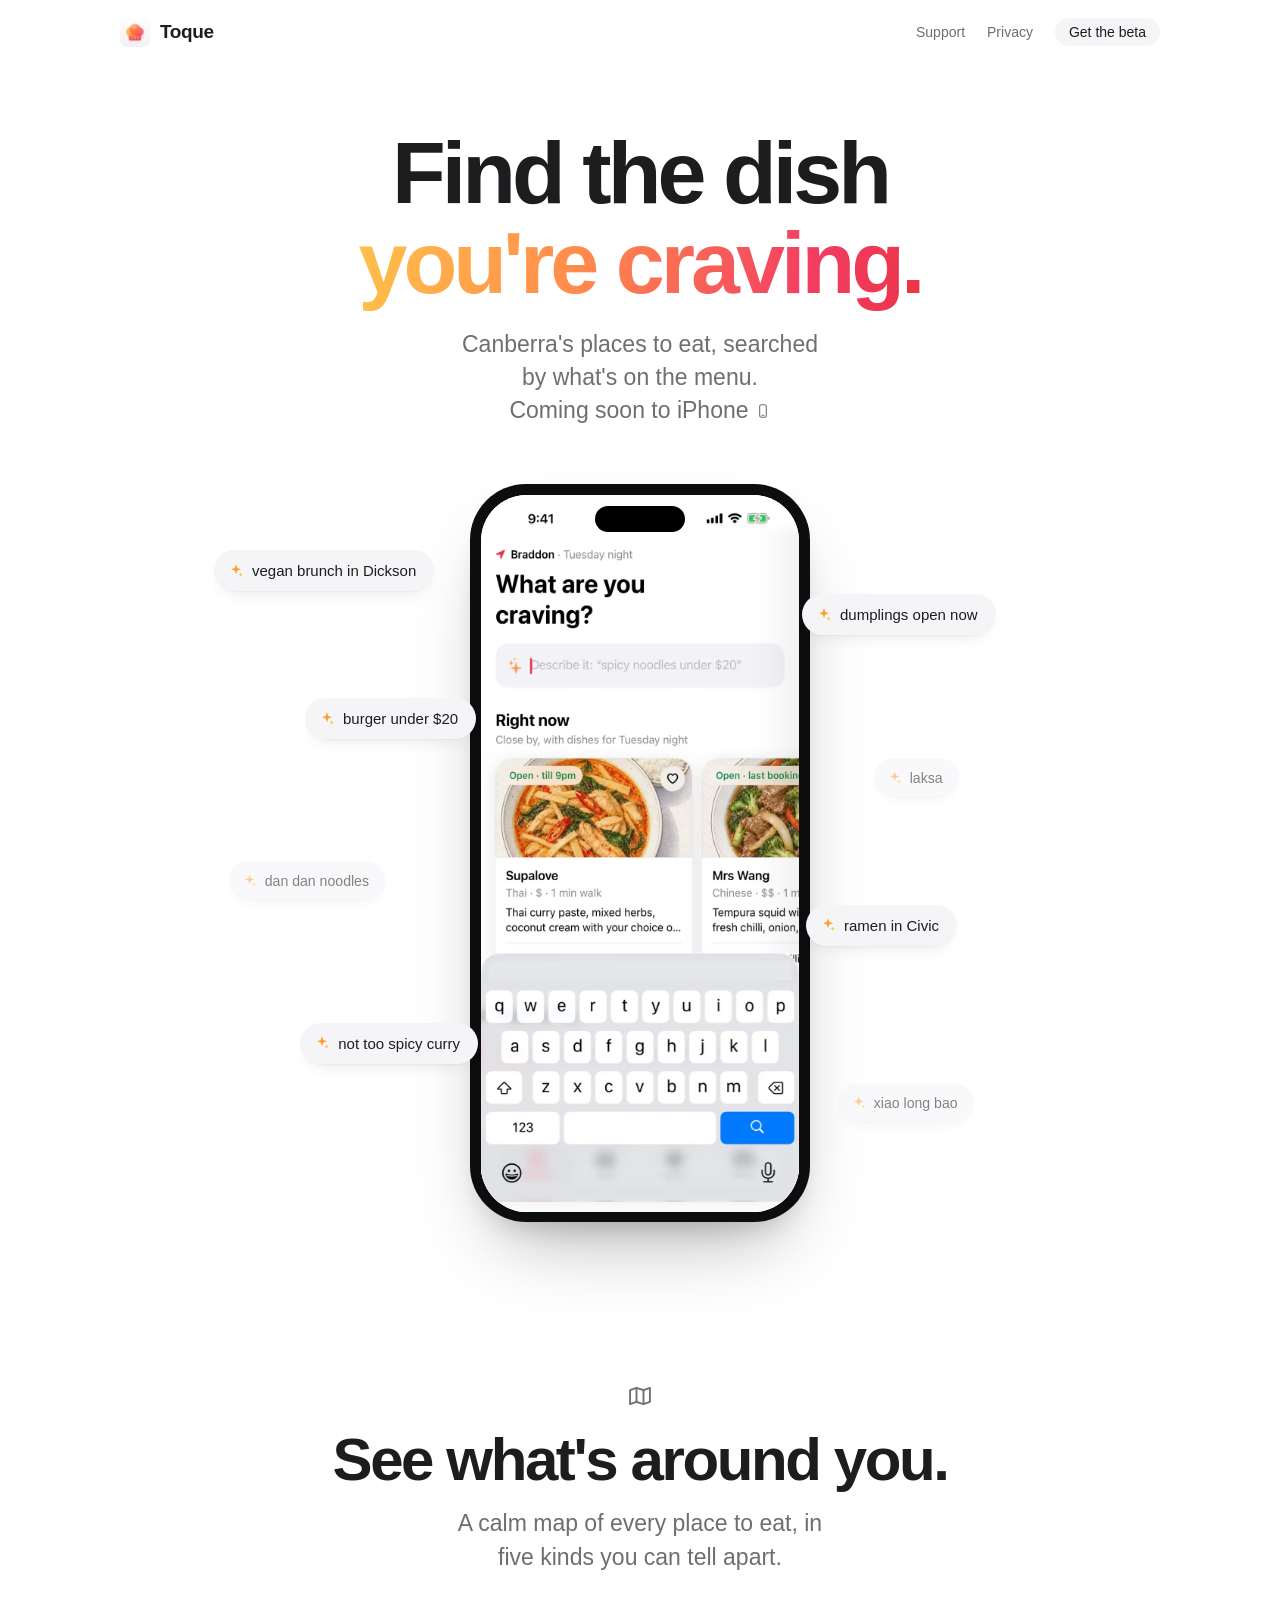
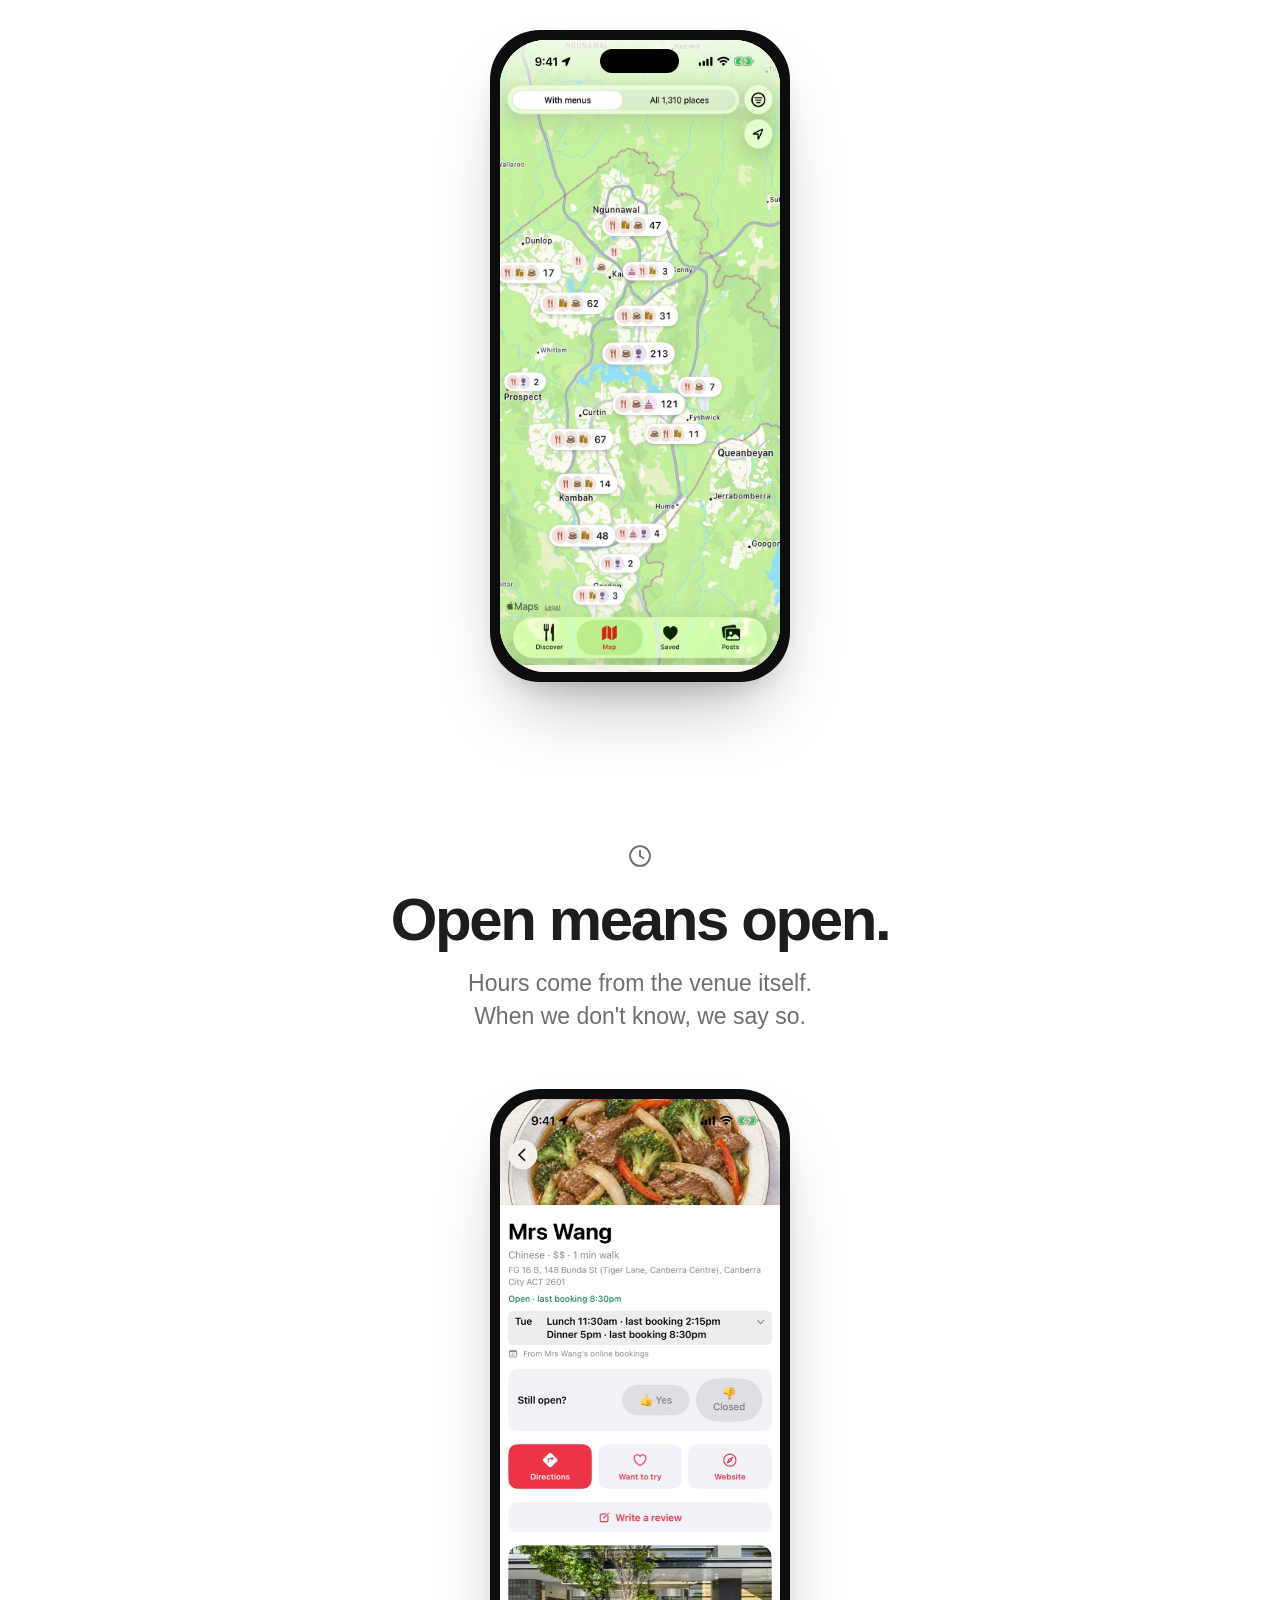
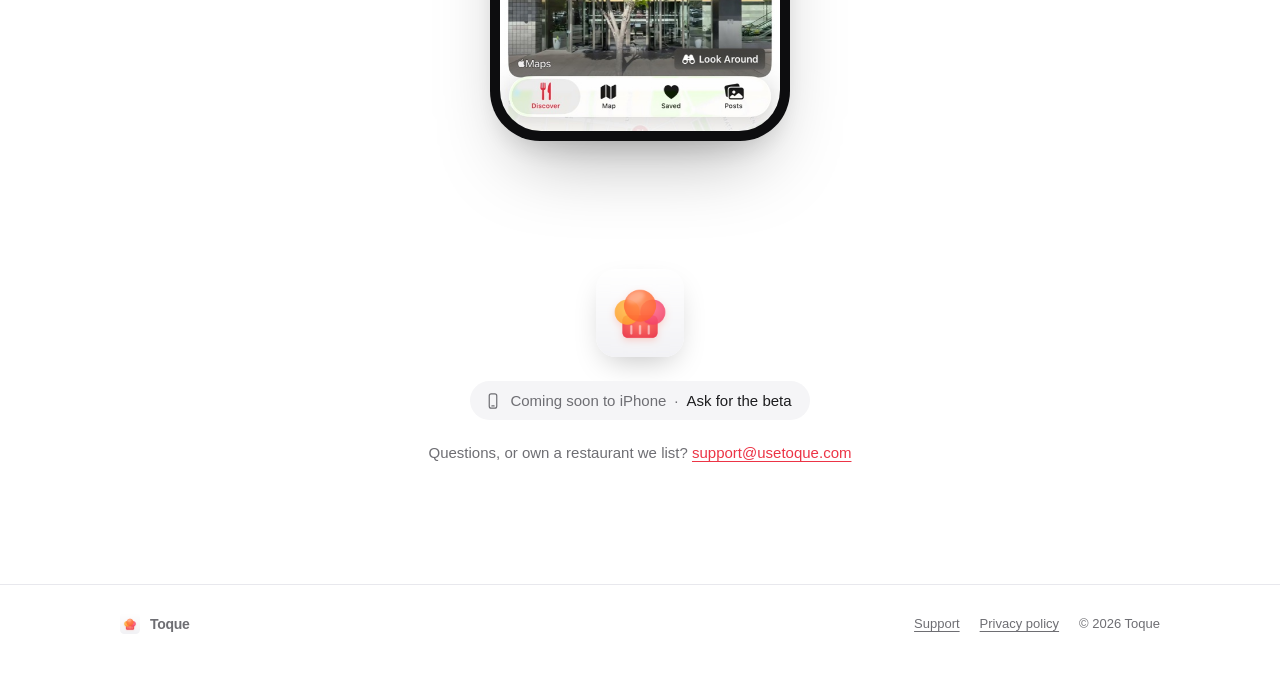
==== commit b17f71ea: "Map demo: keep Apple's attribution visible while the card is up The Apple Maps logo and Legal link w" ====
--- a/index.html
+++ b/index.html
@@ -28,7 +28,7 @@
 {"@type":"Organization","@id":"https://usetoque.com/#org","name":"Toque","url":"https://usetoque.com/","logo":"https://usetoque.com/img/icon-light.png","email":"support@usetoque.com"}
 ]}
 </script>
-<link rel="stylesheet" href="style.css?v=18">
+<link rel="stylesheet" href="style.css?v=19">
 </head>
 <body class="home">
 <header class="site"><div class="wrap">
--- a/style.css
+++ b/style.css
@@ -295,7 +295,7 @@
 .m-panel { position: absolute; left: 9.091%; top: 12.971%; width: 81.818%; height: 18.131%; border-radius: 7.2% / 15%; overflow: hidden; opacity: 0; transform-origin: 50% 0; box-shadow: 0 10px 30px rgba(0, 0, 0, .08); }
 .phone .mdemo .m-panel img { width: 100%; height: 100%; }
 .phone .mdemo .m-panel img:not(:first-child) { opacity: 0; }
-.phone .mdemo .m-card { left: 2.727%; top: 74.93%; width: 94.545%; border-radius: 6.25% / 17.5%; transform: translateY(175%); box-shadow: 0 10px 30px rgba(0, 0, 0, .1); }
+.phone .mdemo .m-card { left: 2.727%; top: 72.7%; width: 94.545%; border-radius: 6.25% / 17.5%; transform: translateY(175%); box-shadow: 0 10px 30px rgba(0, 0, 0, .1); }
 .mdemo .d-touch, .mdemo .d-island { z-index: 6; }
 
 /* Phones: the header keeps the brand and the beta button; Support and Privacy stay in the footer */
